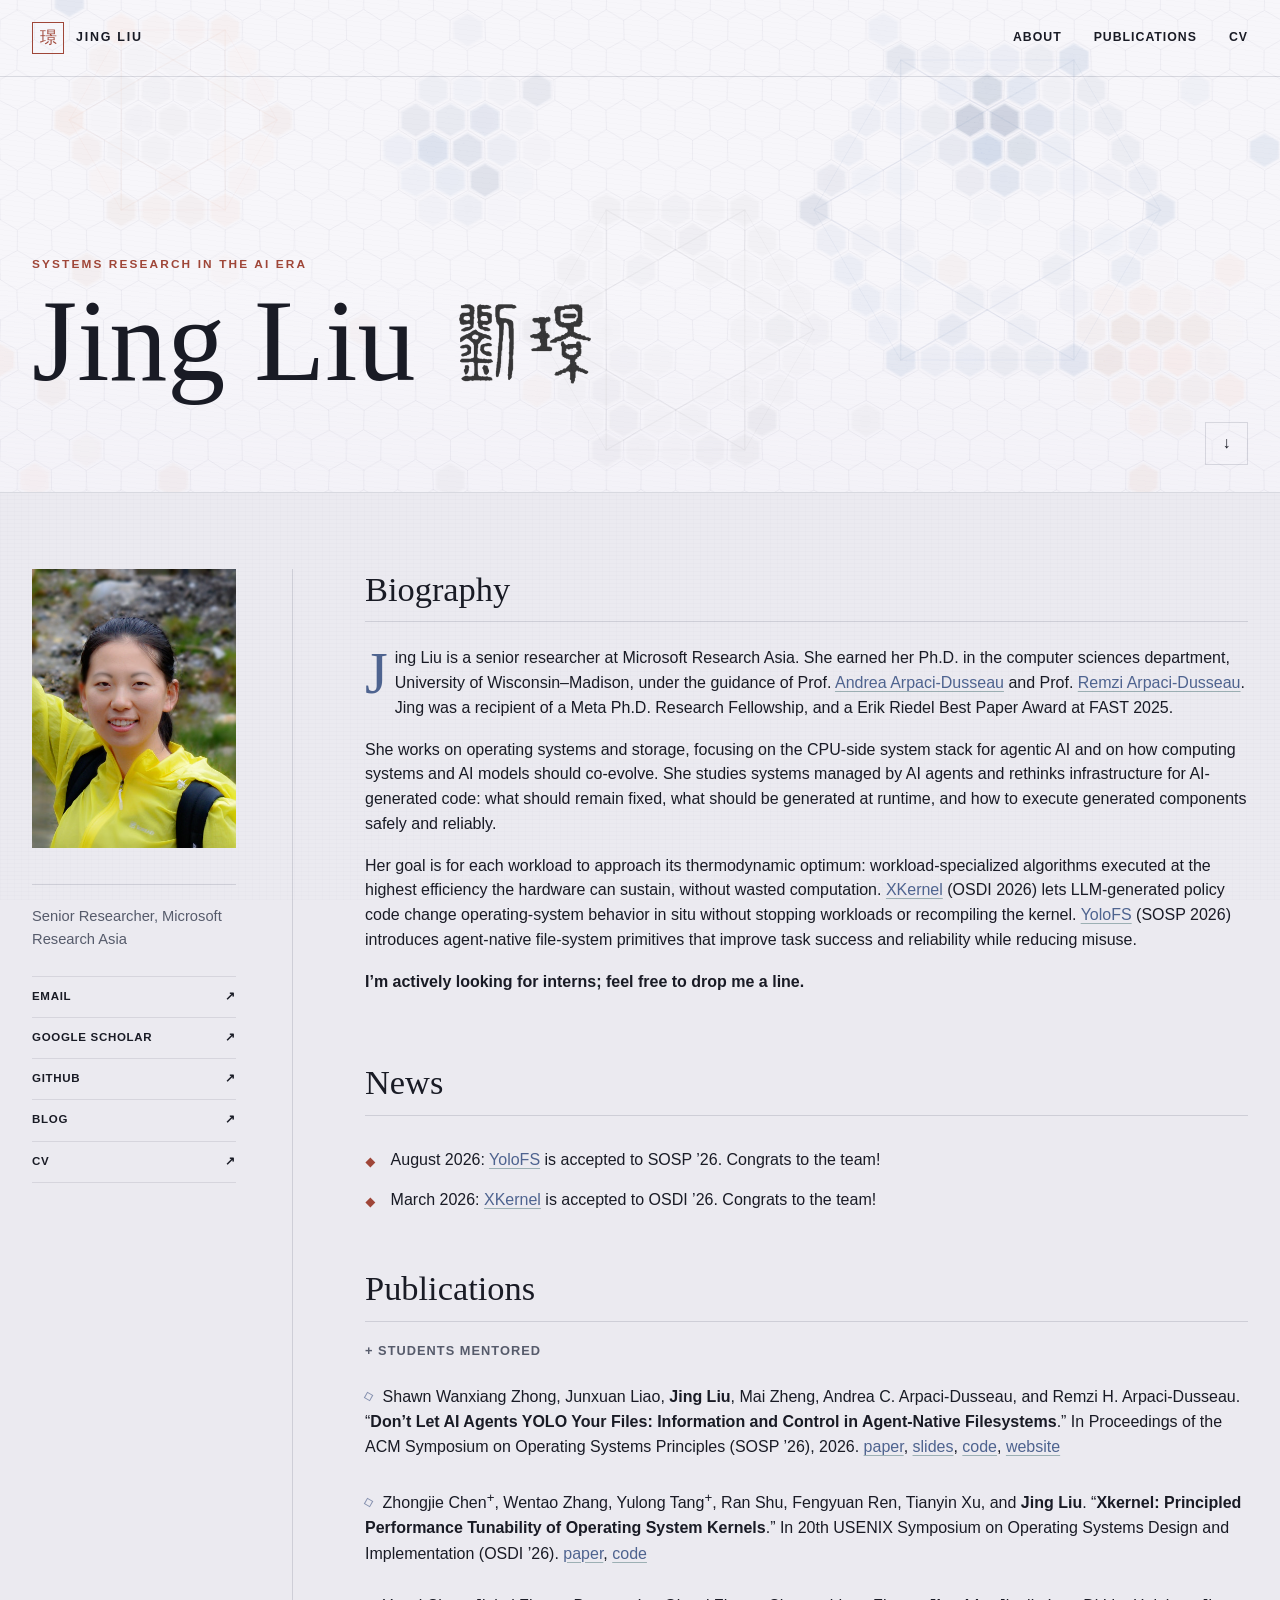
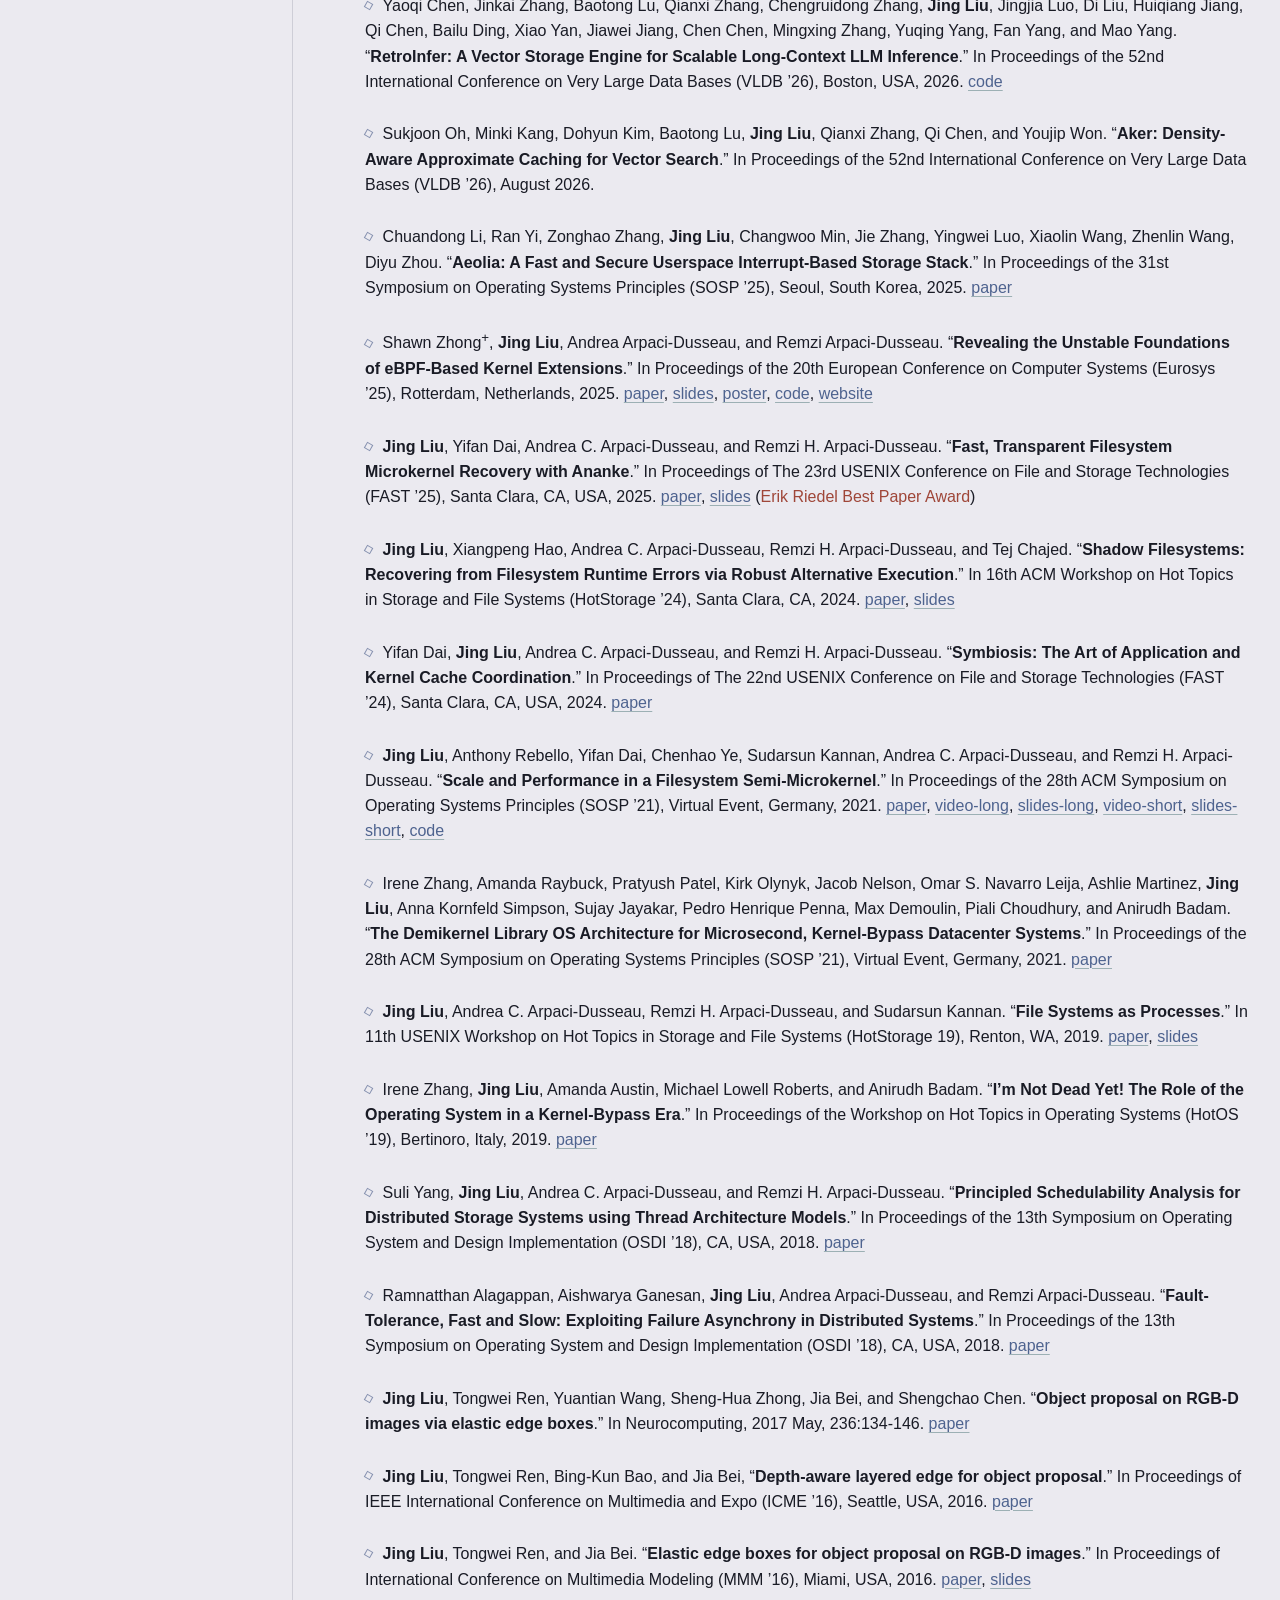
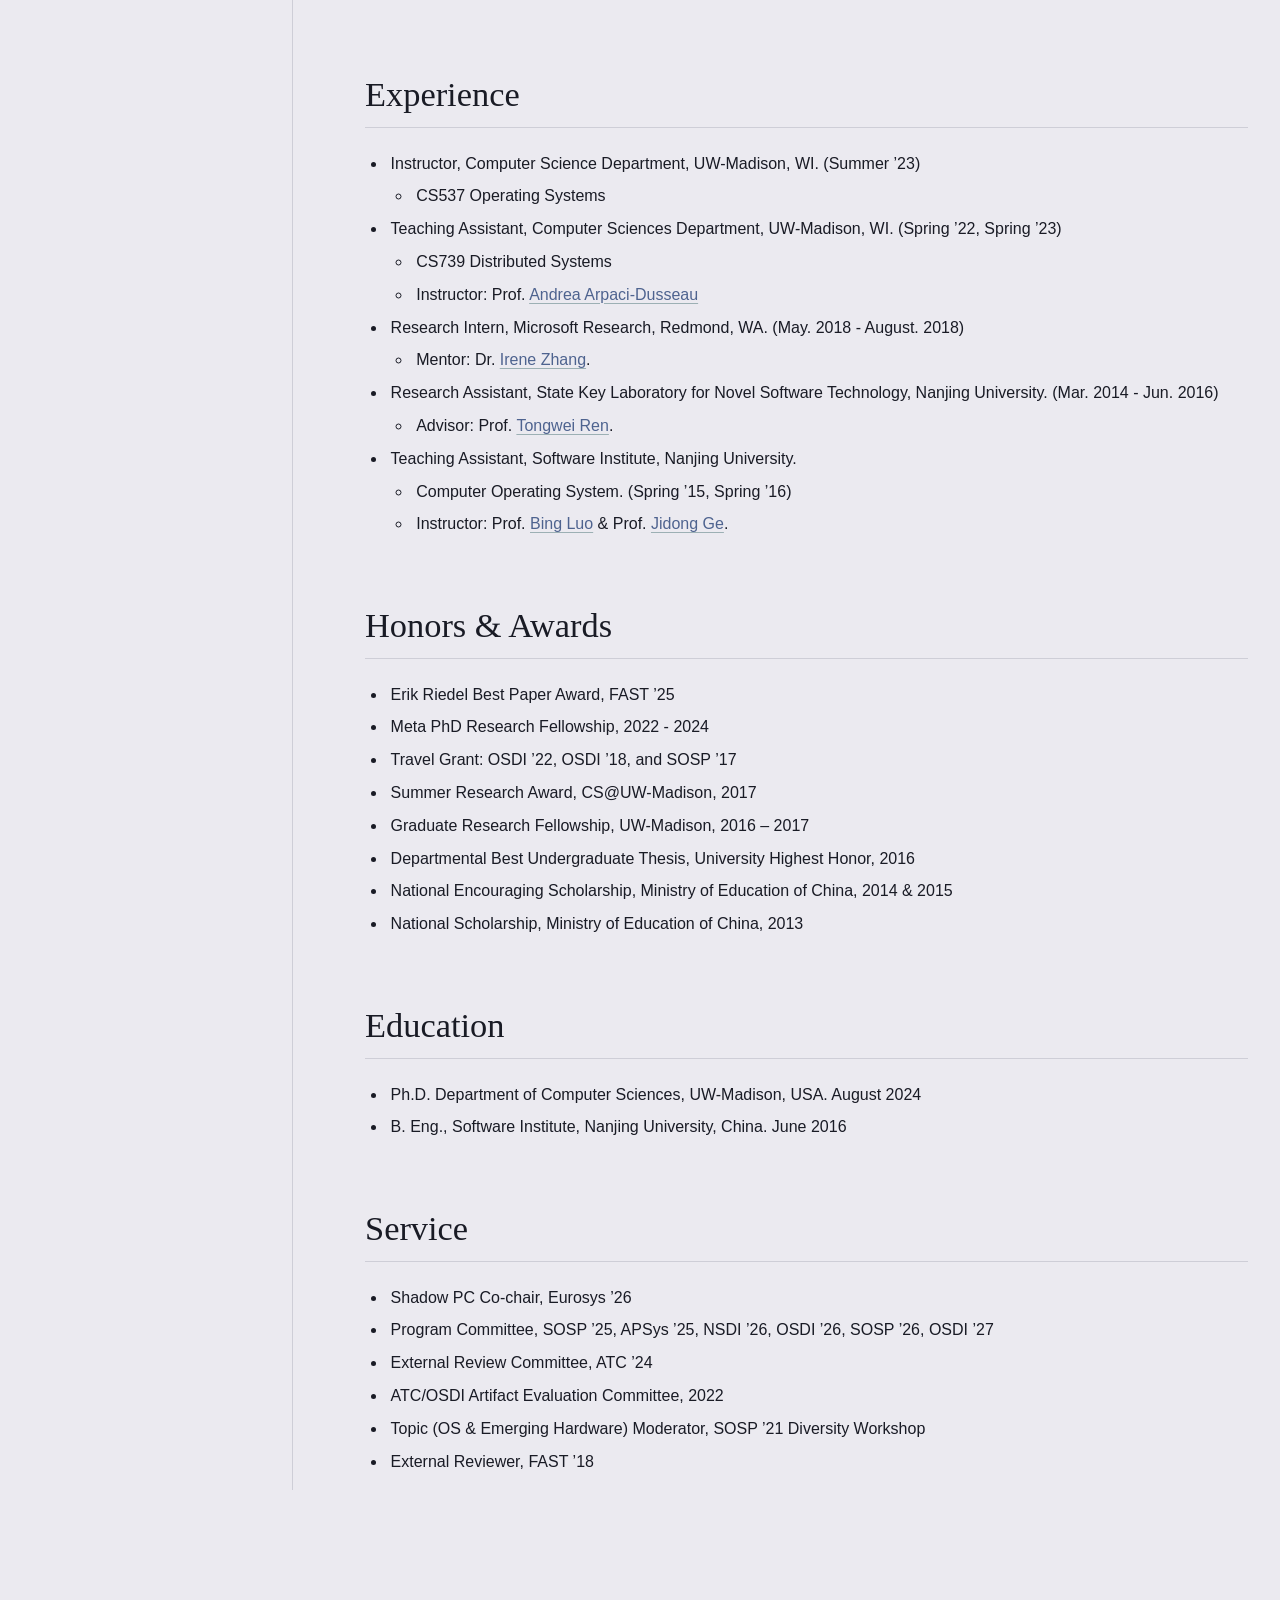
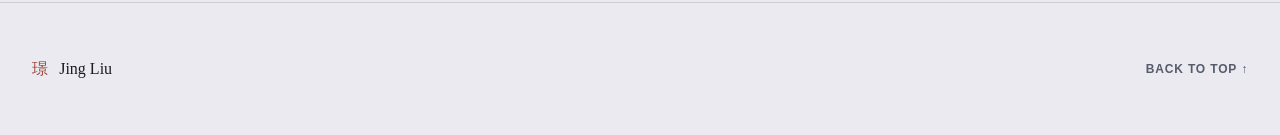
==== index.html @ 244ef358 "Update YoloFS publication links Co-authored-by: Copilot <223556219+Copilot@users.noreply.github.com>" ====
<!DOCTYPE html>
<html lang="en-us">
  <head>
	<meta name="generator" content="Hugo 0.157.0">
    <meta charset="utf-8">
    <meta name="viewport" content="width=device-width, initial-scale=1">
    <meta name="theme-color" content="#f2f0e9">
    <meta name="description" content="Jing Liu - Homepage">
    <title>Jing Liu - Homepage</title>
    <link rel="stylesheet" href="/css/style.css">
    <link rel="stylesheet" href="/css/fonts.css">
    
  </head>

  <body id="top" class="home">
    <a class="skip-link" href="#content">Skip to content</a>
    <nav class="site-nav" aria-label="Primary navigation">
      <div class="nav-inner">
        <a class="wordmark" href="/" aria-label="Jing Liu, home">
          <span class="nav-seal" aria-hidden="true">璟</span>
          <span>Jing Liu</span>
        </a>
        <div class="nav-links">
          <a href="#biography">About</a>
          <a href="#publications">Publications</a>
          <a href="/files/cv.pdf">CV</a>
        </div>
      </div>
    </nav>

<header class="hero" data-ink-hero>
  <canvas class="hero-canvas" data-ink-canvas aria-hidden="true"></canvas>
  <div class="hero-grain" aria-hidden="true"></div>
  <div class="hero-inner">
    <div class="hero-copy">
      <p class="hero-kicker">Systems research in the AI era</p>
      <div class="hero-title-row">
        <h1>Jing Liu</h1>
        <img class="hero-name-mark" src="/images/name-font-removebg.png" alt="" aria-hidden="true">
      </div>
    </div>
  </div>

  <a class="hero-scroll" href="#biography" aria-label="Continue to biography">
    <span aria-hidden="true">&#8595;</span>
  </a>
</header>

<main id="content" class="content-shell">
  <aside class="profile-column" aria-label="Profile and contact information">
    <figure class="profile-portrait">
      <img src="/images/profile.png" alt="Portrait of Jing Liu">
    </figure>
    <div class="profile-details">
      <p class="profile-role">Senior Researcher, Microsoft Research Asia</p>
      <nav class="profile-links" aria-label="Profile links">
        <a href="mailto:jingliu3@microsoft.com"><span>Email</span><span aria-hidden="true">&#8599;</span></a>
        <a href="https://scholar.google.com/citations?user=C8S1isYAAAAJ&amp;hl=en"><span>Google Scholar</span><span aria-hidden="true">&#8599;</span></a>
        <a href="https://github.com/jingliu9"><span>GitHub</span><span aria-hidden="true">&#8599;</span></a>
        <a href="https://jingliu.me/"><span>Blog</span><span aria-hidden="true">&#8599;</span></a>
        <a href="/files/cv.pdf"><span>CV</span><span aria-hidden="true">&#8599;</span></a>
      </nav>
    </div>
  </aside>
  <div class="content-column">
    <h2 id="biography">Biography</h2>
<p>Jing Liu is a senior researcher at Microsoft Research Asia. She earned her
Ph.D. in the computer sciences department, University of Wisconsin&ndash;Madison,
under the guidance of Prof. <a href="http://www.cs.wisc.edu/~dusseau/">Andrea Arpaci-Dusseau</a> and Prof. <a href="http://www.cs.wisc.edu/~remzi/">Remzi Arpaci-Dusseau</a>. Jing was a recipient of a Meta Ph.D. Research Fellowship, and a Erik Riedel Best Paper Award at FAST 2025.</p>
<p>She works on operating systems and storage, focusing on the CPU-side system stack for agentic AI and on how computing systems and AI models should co-evolve. She studies systems managed by AI agents and rethinks infrastructure for AI-generated code: what should remain fixed, what should be generated at runtime, and how to execute generated components safely and reliably.</p>
<p>Her goal is for each workload to approach its thermodynamic optimum: workload-specialized algorithms executed at the highest efficiency the hardware can sustain, without wasted computation. <a href="https://www.usenix.org/system/files/osdi26-chen-zhongjie.pdf">XKernel</a> (OSDI 2026) lets LLM-generated policy code change operating-system behavior in situ without stopping workloads or recompiling the kernel. <a href="https://yolofs.github.io/">YoloFS</a> (SOSP 2026) introduces agent-native file-system primitives that improve task success and reliability while reducing misuse.</p>
<p><strong>I&rsquo;m actively looking for interns; feel free to drop me a line.</strong></p>
<h2 id="news">News</h2>
<ul>
<li>August 2026: <a href="https://yolofs.github.io/">YoloFS</a> is accepted to SOSP ’26. Congrats to the team!</li>
<li>March 2026: <a href="https://www.usenix.org/system/files/osdi26-chen-zhongjie.pdf">XKernel</a> is accepted to OSDI ’26. Congrats to the team!</li>
</ul>
<h2 id="publications">Publications</h2>
<p>+ Students mentored</p>
<ul>
<li>Shawn Wanxiang Zhong, Junxuan Liao, <strong>Jing Liu</strong>, Mai Zheng, Andrea C. Arpaci-Dusseau, and Remzi H. Arpaci-Dusseau.
&ldquo;<strong>Don&rsquo;t Let AI Agents YOLO Your Files: Information and Control in Agent-Native Filesystems</strong>.&rdquo; In Proceedings of the ACM Symposium on Operating Systems Principles (SOSP ’26), 2026. <a href="https://dl.acm.org/doi/10.1145/3830418.3843858">paper</a>, <a href="https://yolofs.github.io/slides.pdf">slides</a>, <a href="https://github.com/YoloFS/YoloFS">code</a>, <a href="https://yolofs.github.io/">website</a></li>
<li>Zhongjie Chen<sup>+</sup>, Wentao Zhang, Yulong Tang<sup>+</sup>, Ran Shu, Fengyuan Ren, Tianyin Xu, and <strong>Jing Liu</strong>.
&ldquo;<strong>Xkernel: Principled Performance Tunability of Operating System Kernels</strong>.&rdquo; In 20th USENIX Symposium on Operating Systems Design and Implementation (OSDI ’26). <a href="https://www.usenix.org/system/files/osdi26-chen-zhongjie.pdf">paper</a>, <a href="https://github.com/xkernel-org/Xkernel">code</a></li>
<li>Yaoqi Chen, Jinkai Zhang, Baotong Lu, Qianxi Zhang, Chengruidong Zhang, <strong>Jing Liu</strong>, Jingjia Luo, Di Liu, Huiqiang Jiang, Qi Chen, Bailu Ding, Xiao Yan, Jiawei Jiang, Chen Chen, Mingxing Zhang, Yuqing Yang, Fan Yang, and Mao Yang.
&ldquo;<strong>RetroInfer: A Vector Storage Engine for Scalable Long-Context LLM Inference</strong>.&rdquo;
In Proceedings of the 52nd International Conference on Very Large Data Bases
(VLDB ’26), Boston, USA, 2026. <a href="https://github.com/microsoft/retrievalattention">code</a></li>
<li>Sukjoon Oh, Minki Kang, Dohyun Kim, Baotong Lu, <strong>Jing Liu</strong>, Qianxi Zhang, Qi Chen, and Youjip Won.
&ldquo;<strong>Aker: Density-Aware Approximate Caching for Vector Search</strong>.&rdquo;
In Proceedings of the 52nd International Conference on Very Large Data Bases
(VLDB ’26), August 2026.</li>
<li>Chuandong Li, Ran Yi, Zonghao Zhang, <strong>Jing Liu</strong>, Changwoo Min, Jie Zhang, Yingwei Luo, Xiaolin Wang, Zhenlin Wang, Diyu Zhou. &ldquo;<strong>Aeolia: A Fast and Secure Userspace Interrupt-Based Storage Stack</strong>.&rdquo; In Proceedings of the 31st Symposium on Operating Systems Principles (SOSP ’25), Seoul, South Korea, 2025. <a href="https://dl.acm.org/doi/10.1145/3731569.3764816">paper</a></li>
<li>Shawn Zhong<sup>+</sup>, <strong>Jing Liu</strong>, Andrea Arpaci-Dusseau, and Remzi Arpaci-Dusseau. &ldquo;<strong>Revealing the Unstable Foundations of eBPF-Based Kernel Extensions</strong>.&rdquo; In Proceedings of the 20th European Conference on Computer Systems (Eurosys ’25), Rotterdam, Netherlands, 2025. <a href="https://depsurf.github.io/assets/paper.pdf">paper</a>, <a href="https://depsurf.github.io/assets/slides.pdf">slides</a>, <a href="https://depsurf.github.io/assets/poster.pdf">poster</a>, <a href="https://github.com/ShawnZhong/DepSurf">code</a>, <a href="https://depsurf.github.io/">website</a></li>
<li><strong>Jing Liu</strong>, Yifan Dai, Andrea C. Arpaci-Dusseau, and Remzi H. Arpaci-Dusseau. &ldquo;<strong>Fast, Transparent Filesystem Microkernel Recovery with Ananke</strong>.&rdquo;
In Proceedings of The 23rd USENIX Conference on File and Storage Technologies (FAST ’25), Santa Clara, CA, USA, 2025.
<a href="https://www.usenix.org/system/files/fast25-liu-jing.pdf">paper</a>, <a href="https://www.usenix.org/system/files/fast25_slides-liu-jing.pdf">slides</a> (<span style="color: #ff5273">Erik Riedel Best Paper Award</span>)</li>
<li><strong>Jing Liu</strong>, Xiangpeng Hao, Andrea C. Arpaci-Dusseau, Remzi H. Arpaci-Dusseau, and Tej Chajed. &ldquo;<strong>Shadow Filesystems: Recovering from Filesystem Runtime Errors via Robust Alternative Execution</strong>.&rdquo;
In 16th ACM Workshop on Hot Topics in Storage and File Systems (HotStorage ’24), Santa Clara, CA, 2024.
<a href="files/hotstor24-shadow.pdf">paper</a>, <a href="files/hotstor24-shadow-sld.pdf">slides</a></li>
<li>Yifan Dai, <strong>Jing Liu</strong>, Andrea C. Arpaci-Dusseau, and Remzi H. Arpaci-Dusseau. &ldquo;<strong>Symbiosis: The Art of Application and Kernel Cache Coordination</strong>.&rdquo; In Proceedings of The 22nd USENIX Conference on File and Storage Technologies (FAST ’24), Santa Clara, CA, USA, 2024. <a href="https://pages.cs.wisc.edu/~yifann/Symbiosis-fast24.pdf">paper</a></li>
<li><strong>Jing Liu</strong>, Anthony Rebello, Yifan Dai, Chenhao Ye, Sudarsun Kannan, Andrea C. Arpaci-Dusseau, and Remzi H. Arpaci-Dusseau. &ldquo;<strong>Scale and Performance in a Filesystem Semi-Microkernel</strong>.&rdquo; In Proceedings of the 28th ACM Symposium on Operating Systems Principles (SOSP ’21), Virtual Event, Germany, 2021.
<a href="https://dl.acm.org/doi/10.1145/3477132.3483581">paper</a>, <a href="https://youtu.be/7tO2XqWq3kc">video-long</a>, <a href="https://research.cs.wisc.edu/adsl/Publications/ufs-slide-long.pdf">slides-long</a>, <a href="https://youtu.be/J7Ou48NKUis">video-short</a>, <a href="https://research.cs.wisc.edu/adsl/Publications/ufs-slide-short.pdf">slides-short</a>, <a href="https://research.cs.wisc.edu/adsl/Software/uFS">code</a></li>
<li>Irene Zhang, Amanda Raybuck, Pratyush Patel, Kirk Olynyk, Jacob Nelson, Omar S. Navarro Leija, Ashlie Martinez, <strong>Jing Liu</strong>, Anna Kornfeld Simpson, Sujay Jayakar, Pedro Henrique Penna, Max Demoulin, Piali Choudhury, and Anirudh Badam. &ldquo;<strong>The Demikernel Library OS Architecture for Microsecond, Kernel-Bypass Datacenter Systems</strong>.&rdquo; In Proceedings of the 28th ACM Symposium on Operating Systems Principles (SOSP ’21), Virtual Event, Germany, 2021. <a href="https://dl.acm.org/doi/10.1145/3477132.3483569">paper</a></li>
<li><strong>Jing Liu</strong>, Andrea C. Arpaci-Dusseau, Remzi H. Arpaci-Dusseau, and Sudarsun Kannan. &ldquo;<strong>File Systems as Processes</strong>.&rdquo;
In 11th USENIX Workshop on Hot Topics in Storage and File Systems (HotStorage 19), Renton, WA, 2019.
<a href="https://www.usenix.org/system/files/hotstorage19-paper-liu_0.pdf">paper</a>, <a href="files/hotstor19_fsproc_jliu.pdf">slides</a></li>
<li>Irene Zhang, <strong>Jing Liu</strong>, Amanda Austin, Michael Lowell Roberts, and Anirudh Badam. &ldquo;<strong>I&rsquo;m Not Dead Yet! The Role of the Operating System in a Kernel-Bypass Era</strong>.&rdquo; In Proceedings of the Workshop on Hot Topics in Operating Systems (HotOS ’19), Bertinoro, Italy, 2019. <a href="https://dl.acm.org/citation.cfm?id=3321422">paper</a></li>
<li>Suli Yang, <strong>Jing Liu</strong>, Andrea C. Arpaci-Dusseau, and Remzi H. Arpaci-Dusseau. &ldquo;<strong>Principled Schedulability Analysis for Distributed Storage Systems using Thread Architecture Models</strong>.&rdquo; In Proceedings of the 13th Symposium on Operating System and Design Implementation (OSDI ’18), CA, USA, 2018. <a href="http://research.cs.wisc.edu/wind/Publications/osdi18-tam.pdf">paper</a></li>
<li>Ramnatthan Alagappan, Aishwarya Ganesan, <strong>Jing Liu</strong>, Andrea Arpaci-Dusseau, and Remzi Arpaci-Dusseau. &ldquo;<strong>Fault-Tolerance, Fast and Slow: Exploiting Failure Asynchrony in Distributed Systems</strong>.&rdquo; In Proceedings of the 13th Symposium on Operating System and Design Implementation (OSDI ’18), CA, USA, 2018. <a href="http://research.cs.wisc.edu/wind/Publications/osdi18-fastslow.pdf">paper</a></li>
<li><strong>Jing Liu</strong>, Tongwei Ren, Yuantian Wang, Sheng-Hua Zhong, Jia Bei, and Shengchao Chen. &ldquo;<strong>Object proposal on RGB-D images via elastic edge boxes</strong>.&rdquo; In Neurocomputing, 2017 May, 236:134-146. <a href="files/neucom17-liuj.pdf">paper</a></li>
<li><strong>Jing Liu</strong>, Tongwei Ren, Bing-Kun Bao, and Jia Bei, &ldquo;<strong>Depth-aware layered edge for object proposal</strong>.&rdquo; In Proceedings of IEEE International Conference on Multimedia and Expo (ICME ’16), Seattle, USA, 2016. <a href="files/icme16-liuj.pdf">paper</a></li>
<li><strong>Jing Liu</strong>, Tongwei Ren, and Jia Bei. &ldquo;<strong>Elastic edge boxes for object proposal on RGB-D images</strong>.&rdquo; In Proceedings of International Conference on Multimedia Modeling (MMM ’16), Miami, USA, 2016. <a href="files/mmm16-liuj.pdf">paper</a>, <a href="files/mmm16-liuj_sld.pdf">slides</a></li>
</ul>
<h2 id="experience">Experience</h2>
<ul>
<li>Instructor, Computer Science Department, UW-Madison, WI. (Summer ’23)
<ul>
<li>CS537 Operating Systems</li>
</ul>
</li>
<li>Teaching Assistant, Computer Sciences Department, UW-Madison, WI. (Spring ’22, Spring ’23)
<ul>
<li>CS739 Distributed Systems</li>
<li>Instructor: Prof. <a href="http://www.cs.wisc.edu/~dusseau/">Andrea Arpaci-Dusseau</a></li>
</ul>
</li>
<li>Research Intern, Microsoft Research, Redmond, WA. (May. 2018 - August. 2018)
<ul>
<li>Mentor:  Dr. <a href="http://irenezhang.net/">Irene Zhang</a>.</li>
</ul>
</li>
<li>Research Assistant, State Key Laboratory for Novel Software Technology, Nanjing University. (Mar. 2014 - Jun. 2016)
<ul>
<li>Advisor: Prof. <a href="http://software.nju.edu.cn/rentw/">Tongwei Ren</a>.</li>
</ul>
</li>
<li>Teaching Assistant, Software Institute, Nanjing University.
<ul>
<li>Computer Operating System. (Spring ’15, Spring ’16)</li>
<li>Instructor: Prof. <a href="http://software.nju.edu.cn/luobin/">Bing Luo</a> &amp; Prof. <a href="http://software.nju.edu.cn/gjd/">Jidong Ge</a>.</li>
</ul>
</li>
</ul>
<h2 id="honors--awards">Honors &amp; Awards</h2>
<ul>
<li>Erik Riedel Best Paper Award, FAST ’25</li>
<li>Meta PhD Research Fellowship, 2022 - 2024</li>
<li>Travel Grant: OSDI ’22, OSDI ’18, and SOSP ’17</li>
<li>Summer Research Award, CS@UW-Madison, 2017</li>
<li>Graduate Research Fellowship, UW-Madison, 2016 &ndash; 2017</li>
<li>Departmental Best Undergraduate Thesis, University Highest Honor, 2016</li>
<li>National Encouraging Scholarship, Ministry of Education of China, 2014 &amp; 2015</li>
<li>National Scholarship, Ministry of Education of China, 2013</li>
</ul>
<h2 id="education">Education</h2>
<ul>
<li>Ph.D. Department of Computer Sciences, UW-Madison, USA. August 2024</li>
<li>B. Eng., Software Institute, Nanjing University, China. June 2016</li>
</ul>
<h2 id="service">Service</h2>
<ul>
<li>Shadow PC Co-chair, Eurosys ’26</li>
<li>Program Committee, SOSP ’25, APSys ’25, NSDI ’26, OSDI ’26, SOSP ’26, OSDI ’27</li>
<li>External Review Committee, ATC ’24</li>
<li>ATC/OSDI Artifact Evaluation Committee, 2022</li>
<li>Topic (OS &amp; Emerging Hardware) Moderator, SOSP ’21 Diversity Workshop</li>
<li>External Reviewer, FAST ’18</li>
</ul>

  </div>
</main>

  <footer class="site-footer">
    <div class="footer-inner">
      <p><span aria-hidden="true">璟</span> Jing Liu</p>
      <nav aria-label="Footer navigation">
        <a href="#top">Back to top <span aria-hidden="true">&#8593;</span></a>
      </nav>
    </div>
  </footer>
  <script defer src="//yihui.org/js/math-code.js"></script>
<script defer src="//mathjax.rstudio.com/latest/MathJax.js?config=TeX-MML-AM_CHTML"></script>

<script defer src="//yihui.org/js/center-img.js"></script>

  <script src="/js/ink-grid.js" defer></script>
  </body>
</html>
---- css/style.css ----
:root {
  --paper: #ebeaf0;
  --paper-light: #f7f6fa;
  --ink: #191b25;
  --ink-soft: #565b6b;
  --ink-faint: rgba(45, 49, 76, 0.11);
  --mineral: #4e638f;
  --mineral-light: #8792b0;
  --cinnabar: #9f4638;
  --line: rgba(57, 61, 91, 0.16);
  --page-width: 1240px;
  --text-width: 900px;
}

*,
*::before,
*::after {
  box-sizing: border-box;
}

html {
  scroll-behavior: smooth;
  scroll-padding-top: 6rem;
}

body {
  margin: 0;
  background-color: var(--paper);
  color: var(--ink);
  font-size: 16px;
  line-height: 1.55;
  text-rendering: optimizeLegibility;
  -webkit-font-smoothing: antialiased;
}

body::before {
  position: fixed;
  z-index: -1;
  inset: 0;
  background-image:
    repeating-linear-gradient(0deg, rgba(62, 66, 98, 0.014) 0 1px, transparent 1px 4px),
    repeating-linear-gradient(90deg, rgba(62, 66, 98, 0.01) 0 1px, transparent 1px 7px);
  content: "";
  pointer-events: none;
}

::selection {
  background: rgba(78, 99, 143, 0.18);
}

a {
  color: var(--mineral);
  text-decoration-color: rgba(49, 95, 99, 0.42);
  text-decoration-thickness: 1px;
  text-underline-offset: 0.18em;
}

a:hover {
  color: var(--cinnabar);
  text-decoration-color: currentColor;
}

img,
iframe,
video {
  max-width: 100%;
}

.skip-link {
  position: fixed;
  z-index: 100;
  top: 0.75rem;
  left: 0.75rem;
  padding: 0.55rem 0.8rem;
  background: var(--ink);
  color: var(--paper-light);
  transform: translateY(-180%);
  transition: transform 160ms ease;
}

.skip-link:focus {
  transform: translateY(0);
}

.site-nav {
  position: relative;
  z-index: 20;
  border-bottom: 1px solid var(--line);
}

.home .site-nav {
  position: absolute;
  top: 0;
  right: 0;
  left: 0;
}

.nav-inner {
  display: flex;
  width: min(calc(100% - 4rem), var(--page-width));
  min-height: 76px;
  align-items: center;
  justify-content: space-between;
  margin: 0 auto;
}

.wordmark {
  display: inline-flex;
  align-items: center;
  gap: 0.75rem;
  color: var(--ink);
  font-size: 0.78rem;
  font-weight: 650;
  letter-spacing: 0.14em;
  text-decoration: none;
  text-transform: uppercase;
}

.nav-seal {
  display: grid;
  width: 2rem;
  height: 2rem;
  place-items: center;
  border: 1px solid var(--cinnabar);
  color: var(--cinnabar);
  font-family: "Songti SC", STSong, serif;
  font-size: 1.05rem;
  font-weight: 400;
  letter-spacing: 0;
}

.nav-links {
  display: flex;
  align-items: center;
  gap: 2rem;
}

.nav-links a {
  color: var(--ink);
  font-size: 0.77rem;
  font-weight: 600;
  letter-spacing: 0.08em;
  text-decoration: none;
  text-transform: uppercase;
}

.nav-links a:hover {
  color: var(--cinnabar);
}

.hero {
  position: relative;
  display: grid;
  min-height: min(54.6667svh, 546.667px);
  overflow: hidden;
  border-bottom: 1px solid var(--line);
  background: var(--paper-light);
  cursor: crosshair;
  isolation: isolate;
}

.hero-canvas,
.hero-grid-canvas,
.hero-grain {
  position: absolute;
  inset: 0;
  width: 100%;
  height: 100%;
}

.hero-canvas {
  z-index: -3;
  pointer-events: none;
}

.hero-grid-canvas {
  z-index: -4;
  pointer-events: none;
}

.hero-grain {
  z-index: -2;
  background-image:
    repeating-linear-gradient(7deg, rgba(55, 59, 91, 0.018) 0 1px, transparent 1px 5px),
    linear-gradient(to bottom, transparent 56%, var(--paper-light) 100%);
  mix-blend-mode: multiply;
  opacity: 0.45;
  pointer-events: none;
}

.hero-inner {
  display: flex;
  width: min(calc(100% - 4rem), var(--page-width));
  min-height: inherit;
  align-items: end;
  margin: 0 auto;
  padding: 9.5rem 0 6.25rem;
}

.hero-copy {
  position: relative;
  z-index: 2;
  max-width: 780px;
}

.hero-kicker {
  margin: 0 0 1.2rem;
  color: var(--cinnabar);
  font-size: 0.74rem;
  font-weight: 650;
  letter-spacing: 0.18em;
  text-transform: uppercase;
}

.hero-title-row {
  display: flex;
  align-items: center;
  gap: 2.25rem;
}

.hero h1 {
  margin: 0;
  color: var(--ink);
  font-size: 7.25rem;
  font-weight: 400;
  letter-spacing: 0;
  line-height: 0.86;
}

.hero-name-mark {
  width: 9rem;
  height: auto;
  opacity: 0.78;
}

.hero-scroll {
  position: absolute;
  right: max(2rem, calc((100% - var(--page-width)) / 2));
  bottom: 1.7rem;
  display: grid;
  width: 2.7rem;
  height: 2.7rem;
  place-items: center;
  border: 1px solid var(--line);
  color: var(--ink);
  font-size: 1rem;
  text-decoration: none;
  transition: border-color 180ms ease, color 180ms ease, transform 180ms ease;
}

.hero-scroll:hover {
  border-color: var(--cinnabar);
  color: var(--cinnabar);
  transform: translateY(3px);
}

.content-shell {
  display: grid;
  width: min(calc(100% - 4rem), var(--page-width));
  grid-template-columns: 260px minmax(0, 1fr);
  align-items: start;
  margin: 0 auto;
  padding: 4.75rem 0 7rem;
}

.profile-column {
  padding-right: 3.5rem;
}

.profile-portrait {
  margin: 0 0 2.25rem;
}

.profile-portrait img {
  display: block;
  width: 100%;
  height: auto;
}

.profile-details {
  padding-top: 1.25rem;
  border-top: 1px solid var(--line);
}

.profile-role {
  margin: 0 0 1.5rem;
  color: var(--ink-soft);
  font-size: 0.92rem;
  line-height: 1.6;
}

.profile-links {
  display: flex;
  border-top: 1px solid var(--ink-faint);
  flex-direction: column;
}

.profile-links a {
  display: flex;
  align-items: center;
  justify-content: space-between;
  padding: 0.7rem 0;
  border-bottom: 1px solid var(--ink-faint);
  color: var(--ink);
  font-size: 0.72rem;
  font-weight: 600;
  letter-spacing: 0.06em;
  text-decoration: none;
  text-transform: uppercase;
}

.profile-links a:hover {
  color: var(--cinnabar);
}

.content-column {
  min-width: 0;
  max-width: calc(var(--text-width) + 4.5rem);
  padding-left: 4.5rem;
  border-left: 1px solid var(--line);
}

.content-column > h2 {
  margin: 4.25rem 0 1.5rem;
  padding-bottom: 0.7rem;
  border-bottom: 1px solid var(--line);
  font-size: 2.15rem;
  font-weight: 400;
  letter-spacing: 0;
  line-height: 1.2;
}

.content-column > h2:first-child {
  margin-top: 0;
}

.content-column p {
  margin: 0 0 1.05rem;
}

.content-column #biography + p::first-letter {
  float: left;
  margin: 0.08em 0.12em 0 0;
  color: var(--mineral);
  font-family: "Iowan Old Style", Baskerville, serif;
  font-size: 3.65em;
  line-height: 0.78;
}

.content-column strong {
  color: var(--ink);
  font-weight: 650;
}

.content-column span[style] {
  color: var(--cinnabar) !important;
}

.content-column ul {
  padding-left: 1.35rem;
}

.content-column li {
  margin: 0.5rem 0;
  padding-left: 0.25rem;
}

.content-column #news + ul,
.content-column #publications + p + ul {
  margin: 0;
  padding: 0;
  list-style: none;
}

.content-column #news + ul li {
  position: relative;
  margin: 0;
  padding: 0.48rem 0 0.48rem 1.6rem;
}

.content-column #news + ul li::before {
  position: absolute;
  top: 1.18rem;
  left: 0.1rem;
  width: 0.42rem;
  height: 0.42rem;
  background: var(--cinnabar);
  content: "";
  transform: rotate(45deg);
}

.content-column #publications + p {
  margin-bottom: 0.65rem;
  color: var(--ink-soft);
  font-size: 0.8rem;
  font-weight: 600;
  letter-spacing: 0.08em;
  text-transform: uppercase;
}

.content-column #publications + p + ul > li {
  margin: 0;
  padding: 0.8rem 0 0.9rem;
  line-height: 1.58;
}

.content-column #publications {
  margin-top: 3rem;
  margin-bottom: 1.2rem;
}

.content-column #publications + p + ul > li::before {
  display: inline-block;
  width: 0.45rem;
  height: 0.45rem;
  margin: 0 0.65rem 0.12rem 0;
  border: 1px solid var(--mineral-light);
  content: "";
  transform: rotate(30deg);
}

blockquote {
  margin: 2.5rem 0;
  padding: 0.2rem 0 0.2rem 1.5rem;
  border-left: 2px solid var(--cinnabar);
  color: var(--ink-soft);
}

pre {
  overflow-x: auto;
  padding: 1.2rem;
  border: 1px solid var(--line);
  background: rgba(255, 255, 255, 0.34);
}

code {
  font-size: 0.88em;
}

table {
  width: 100%;
  border-collapse: collapse;
}

th,
td {
  padding: 0.7rem;
  border-bottom: 1px solid var(--line);
  text-align: left;
}

.site-footer {
  border-top: 1px solid var(--line);
}

.footer-inner {
  display: flex;
  width: min(calc(100% - 4rem), var(--page-width));
  min-height: 132px;
  align-items: center;
  justify-content: space-between;
  margin: 0 auto;
}

.footer-inner p {
  margin: 0;
  font-family: "Iowan Old Style", Baskerville, serif;
}

.footer-inner p span {
  margin-right: 0.45rem;
  color: var(--cinnabar);
}

.footer-inner nav {
  display: flex;
  gap: 2rem;
}

.footer-inner a {
  color: var(--ink-soft);
  font-size: 0.75rem;
  font-weight: 600;
  letter-spacing: 0.07em;
  text-decoration: none;
  text-transform: uppercase;
}

.footer-inner a:hover {
  color: var(--cinnabar);
}

.page > h1,
.page > main,
.page > ul,
.page > p {
  width: min(calc(100% - 4rem), var(--text-width));
  margin-right: auto;
  margin-left: auto;
}

.page > h1 {
  margin-top: 6rem;
  font-size: 3rem;
  font-weight: 400;
}

.article-meta {
  width: min(calc(100% - 4rem), var(--text-width));
  margin: 5rem auto 3rem;
}

.article-meta h1,
.article-meta h2 {
  margin: 0.4rem 0;
  font-weight: 400;
}

@media (max-width: 900px) {
  .hero h1 {
    font-size: 5.4rem;
  }

  .hero-name-mark {
    width: 7.25rem;
  }

  .content-shell {
    grid-template-columns: 210px minmax(0, 1fr);
  }

  .profile-column {
    padding-right: 2.5rem;
  }

  .content-column {
    padding-left: 3rem;
  }
}

@media (max-width: 680px) {
  body {
    font-size: 16px;
  }

  .nav-inner,
  .hero-inner,
  .content-shell,
  .footer-inner {
    width: min(calc(100% - 2.25rem), var(--page-width));
  }

  .nav-inner {
    min-height: 66px;
  }

  .wordmark > span:last-child,
  .nav-links a:first-child {
    display: none;
  }

  .nav-links {
    gap: 1.25rem;
  }

  .hero {
    min-height: min(57.3333svh, 506.667px);
  }

  .hero-inner {
    padding: 7rem 0 5rem;
  }

  .hero-title-row {
    align-items: flex-end;
    gap: 1rem;
  }

  .hero h1 {
    font-size: 4.35rem;
  }

  .hero-name-mark {
    width: 5.3rem;
    margin-bottom: 0.2rem;
  }

  .hero-scroll {
    right: 1.125rem;
    bottom: 1.125rem;
  }

  .content-shell {
    grid-template-columns: minmax(0, 1fr);
    padding: 4rem 0 5.5rem;
  }

  .profile-column {
    display: grid;
    grid-template-columns: minmax(0, 1fr);
    gap: 1.75rem;
    padding: 0 0 3.5rem;
    border-bottom: 1px solid var(--line);
  }

  .profile-portrait {
    width: 150px;
    margin: 0;
  }

  .profile-details {
    padding-top: 0;
    border-top: 0;
  }

  .profile-role {
    margin-bottom: 1rem;
  }

  .content-column {
    max-width: none;
    padding: 3.5rem 0 0;
    border-left: 0;
  }

  .content-column > h2 {
    margin-top: 3.75rem;
    font-size: 1.8rem;
  }

  .footer-inner {
    min-height: 150px;
    align-items: flex-start;
    flex-direction: column;
    justify-content: center;
    gap: 1rem;
  }

  .footer-inner nav {
    gap: 1.2rem;
  }
}

@media (max-width: 390px) {
  .hero h1 {
    font-size: 3.75rem;
  }

  .hero-name-mark {
    width: 4.5rem;
  }
}

@media (prefers-reduced-motion: reduce) {
  html {
    scroll-behavior: auto;
  }

  *,
  *::before,
  *::after {
    scroll-behavior: auto !important;
    transition-duration: 0.01ms !important;
  }
}
---- css/fonts.css ----
body {
  font-family: Optima, Candara, Calibri, Arial, sans-serif;
}

h1,
h2,
h3,
.hero-role {
  font-family: "Iowan Old Style", Baskerville, "Songti SC", STSong, Georgia, serif;
}

code,
pre {
  font-family: "SFMono-Regular", Consolas, "Liberation Mono", monospace;
}
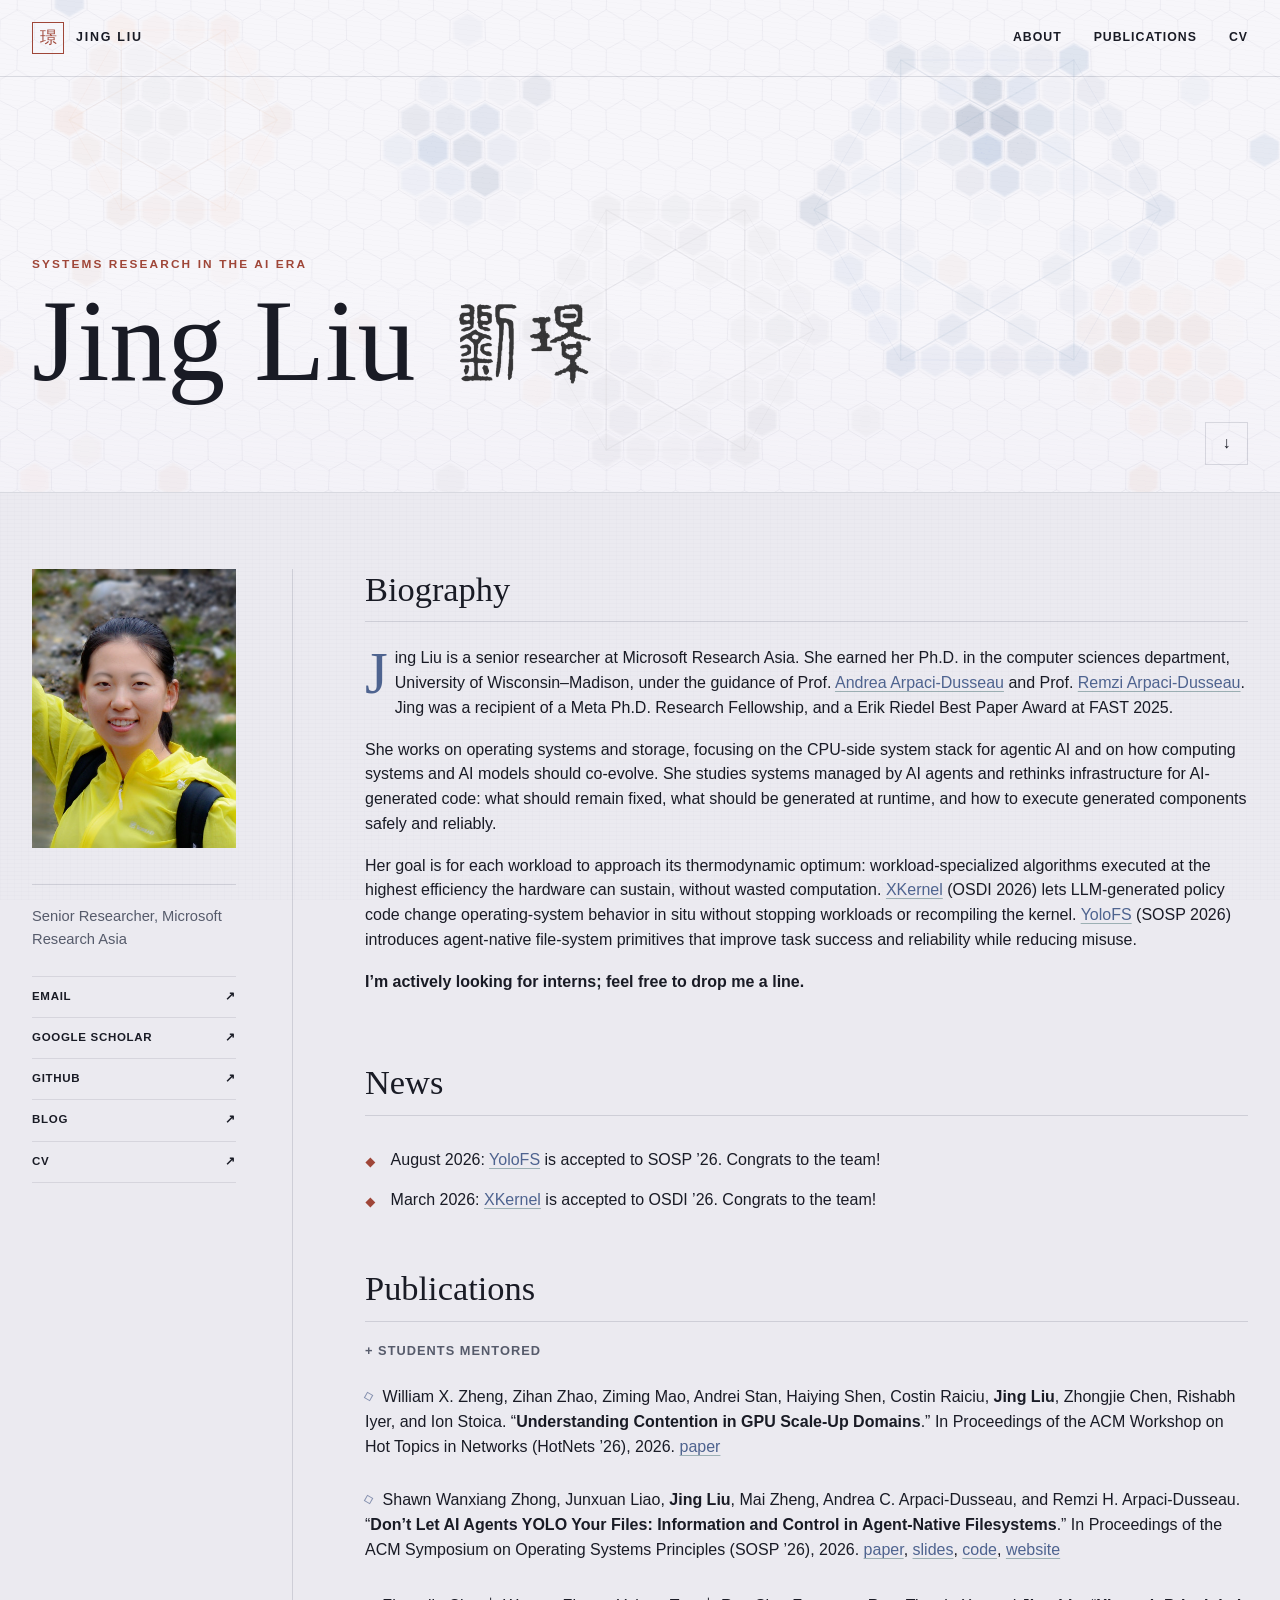
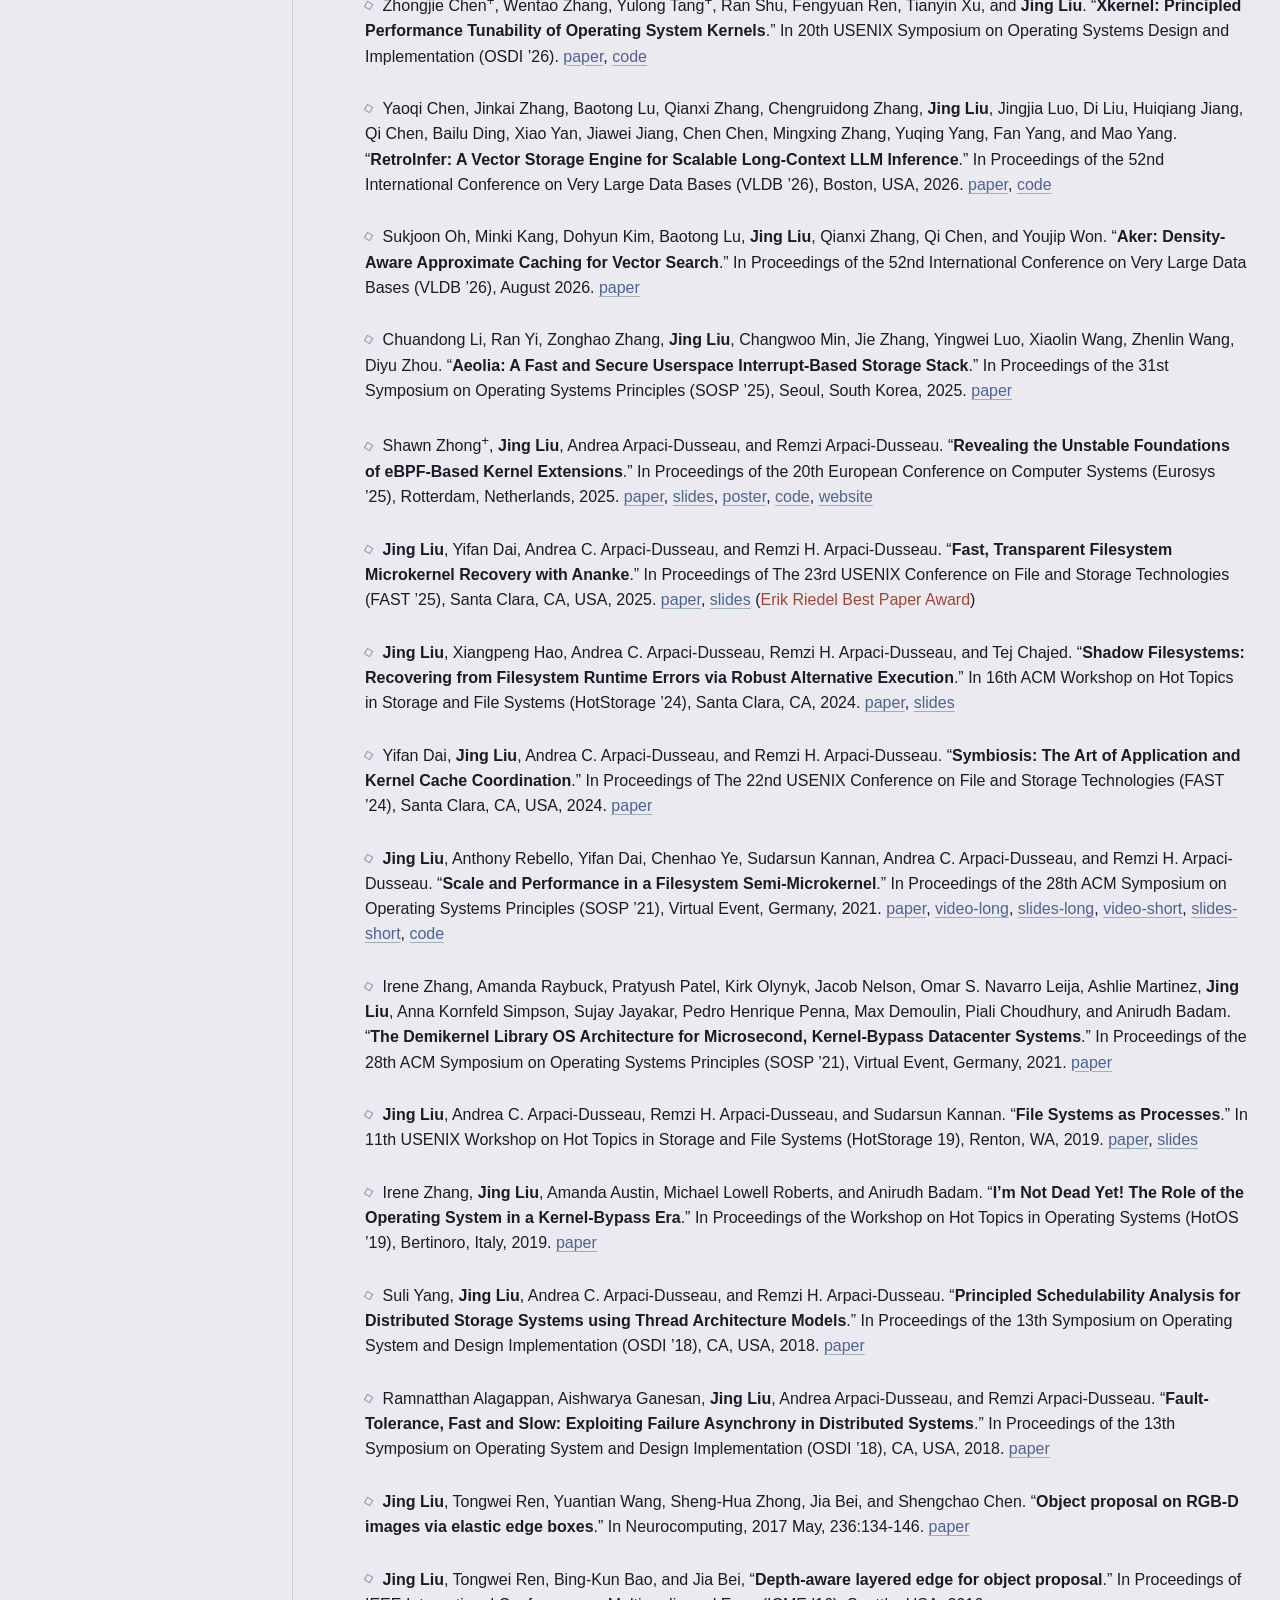
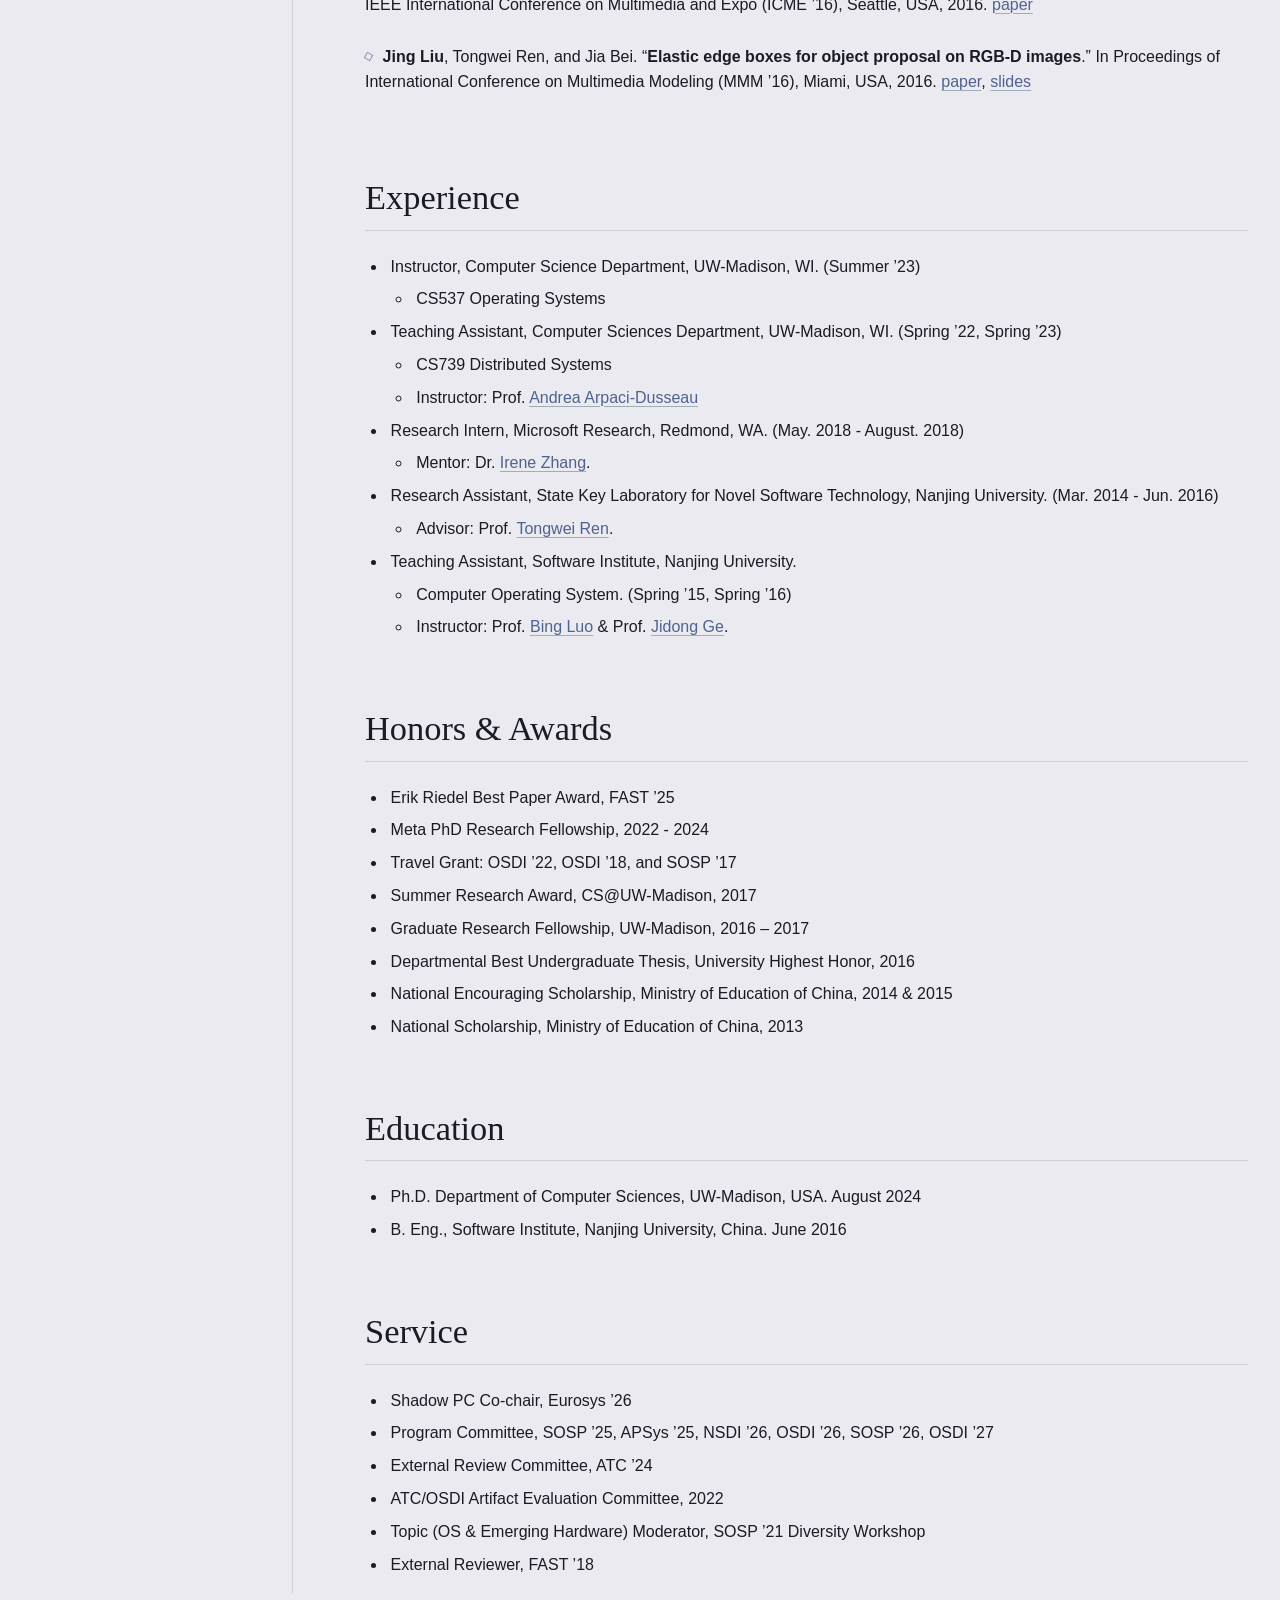
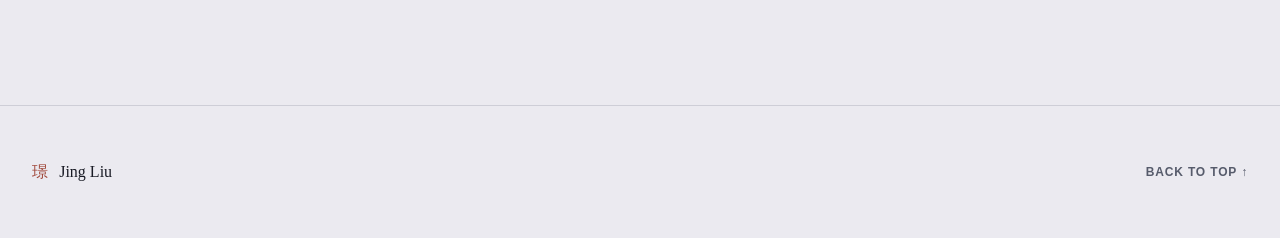
==== commit a26e15ac: "Update 2026 publications and paper links Co-authored-by: Copilot <223556219+Copilot@users.noreply.gi" ====
--- a/index.html
+++ b/index.html
@@ -78,6 +78,8 @@
 <h2 id="publications">Publications</h2>
 <p>+ Students mentored</p>
 <ul>
+<li>William X. Zheng, Zihan Zhao, Ziming Mao, Andrei Stan, Haiying Shen, Costin Raiciu, <strong>Jing Liu</strong>, Zhongjie Chen, Rishabh Iyer, and Ion Stoica.
+&ldquo;<strong>Understanding Contention in GPU Scale-Up Domains</strong>.&rdquo; In Proceedings of the ACM Workshop on Hot Topics in Networks (HotNets ’26), 2026. <a href="https://hotnets26.hotcrp.com/u/0/paper/216">paper</a></li>
 <li>Shawn Wanxiang Zhong, Junxuan Liao, <strong>Jing Liu</strong>, Mai Zheng, Andrea C. Arpaci-Dusseau, and Remzi H. Arpaci-Dusseau.
 &ldquo;<strong>Don&rsquo;t Let AI Agents YOLO Your Files: Information and Control in Agent-Native Filesystems</strong>.&rdquo; In Proceedings of the ACM Symposium on Operating Systems Principles (SOSP ’26), 2026. <a href="https://dl.acm.org/doi/10.1145/3830418.3843858">paper</a>, <a href="https://yolofs.github.io/slides.pdf">slides</a>, <a href="https://github.com/YoloFS/YoloFS">code</a>, <a href="https://yolofs.github.io/">website</a></li>
 <li>Zhongjie Chen<sup>+</sup>, Wentao Zhang, Yulong Tang<sup>+</sup>, Ran Shu, Fengyuan Ren, Tianyin Xu, and <strong>Jing Liu</strong>.
@@ -85,11 +87,11 @@
 <li>Yaoqi Chen, Jinkai Zhang, Baotong Lu, Qianxi Zhang, Chengruidong Zhang, <strong>Jing Liu</strong>, Jingjia Luo, Di Liu, Huiqiang Jiang, Qi Chen, Bailu Ding, Xiao Yan, Jiawei Jiang, Chen Chen, Mingxing Zhang, Yuqing Yang, Fan Yang, and Mao Yang.
 &ldquo;<strong>RetroInfer: A Vector Storage Engine for Scalable Long-Context LLM Inference</strong>.&rdquo;
 In Proceedings of the 52nd International Conference on Very Large Data Bases
-(VLDB ’26), Boston, USA, 2026. <a href="https://github.com/microsoft/retrievalattention">code</a></li>
+(VLDB ’26), Boston, USA, 2026. <a href="https://www.vldb.org/pvldb/vol19/p1016-lu.pdf">paper</a>, <a href="https://github.com/microsoft/retrievalattention">code</a></li>
 <li>Sukjoon Oh, Minki Kang, Dohyun Kim, Baotong Lu, <strong>Jing Liu</strong>, Qianxi Zhang, Qi Chen, and Youjip Won.
 &ldquo;<strong>Aker: Density-Aware Approximate Caching for Vector Search</strong>.&rdquo;
 In Proceedings of the 52nd International Conference on Very Large Data Bases
-(VLDB ’26), August 2026.</li>
+(VLDB ’26), August 2026. <a href="https://www.vldb.org/pvldb/vol19/p2727-oh.pdf">paper</a></li>
 <li>Chuandong Li, Ran Yi, Zonghao Zhang, <strong>Jing Liu</strong>, Changwoo Min, Jie Zhang, Yingwei Luo, Xiaolin Wang, Zhenlin Wang, Diyu Zhou. &ldquo;<strong>Aeolia: A Fast and Secure Userspace Interrupt-Based Storage Stack</strong>.&rdquo; In Proceedings of the 31st Symposium on Operating Systems Principles (SOSP ’25), Seoul, South Korea, 2025. <a href="https://dl.acm.org/doi/10.1145/3731569.3764816">paper</a></li>
 <li>Shawn Zhong<sup>+</sup>, <strong>Jing Liu</strong>, Andrea Arpaci-Dusseau, and Remzi Arpaci-Dusseau. &ldquo;<strong>Revealing the Unstable Foundations of eBPF-Based Kernel Extensions</strong>.&rdquo; In Proceedings of the 20th European Conference on Computer Systems (Eurosys ’25), Rotterdam, Netherlands, 2025. <a href="https://depsurf.github.io/assets/paper.pdf">paper</a>, <a href="https://depsurf.github.io/assets/slides.pdf">slides</a>, <a href="https://depsurf.github.io/assets/poster.pdf">poster</a>, <a href="https://github.com/ShawnZhong/DepSurf">code</a>, <a href="https://depsurf.github.io/">website</a></li>
 <li><strong>Jing Liu</strong>, Yifan Dai, Andrea C. Arpaci-Dusseau, and Remzi H. Arpaci-Dusseau. &ldquo;<strong>Fast, Transparent Filesystem Microkernel Recovery with Ananke</strong>.&rdquo;
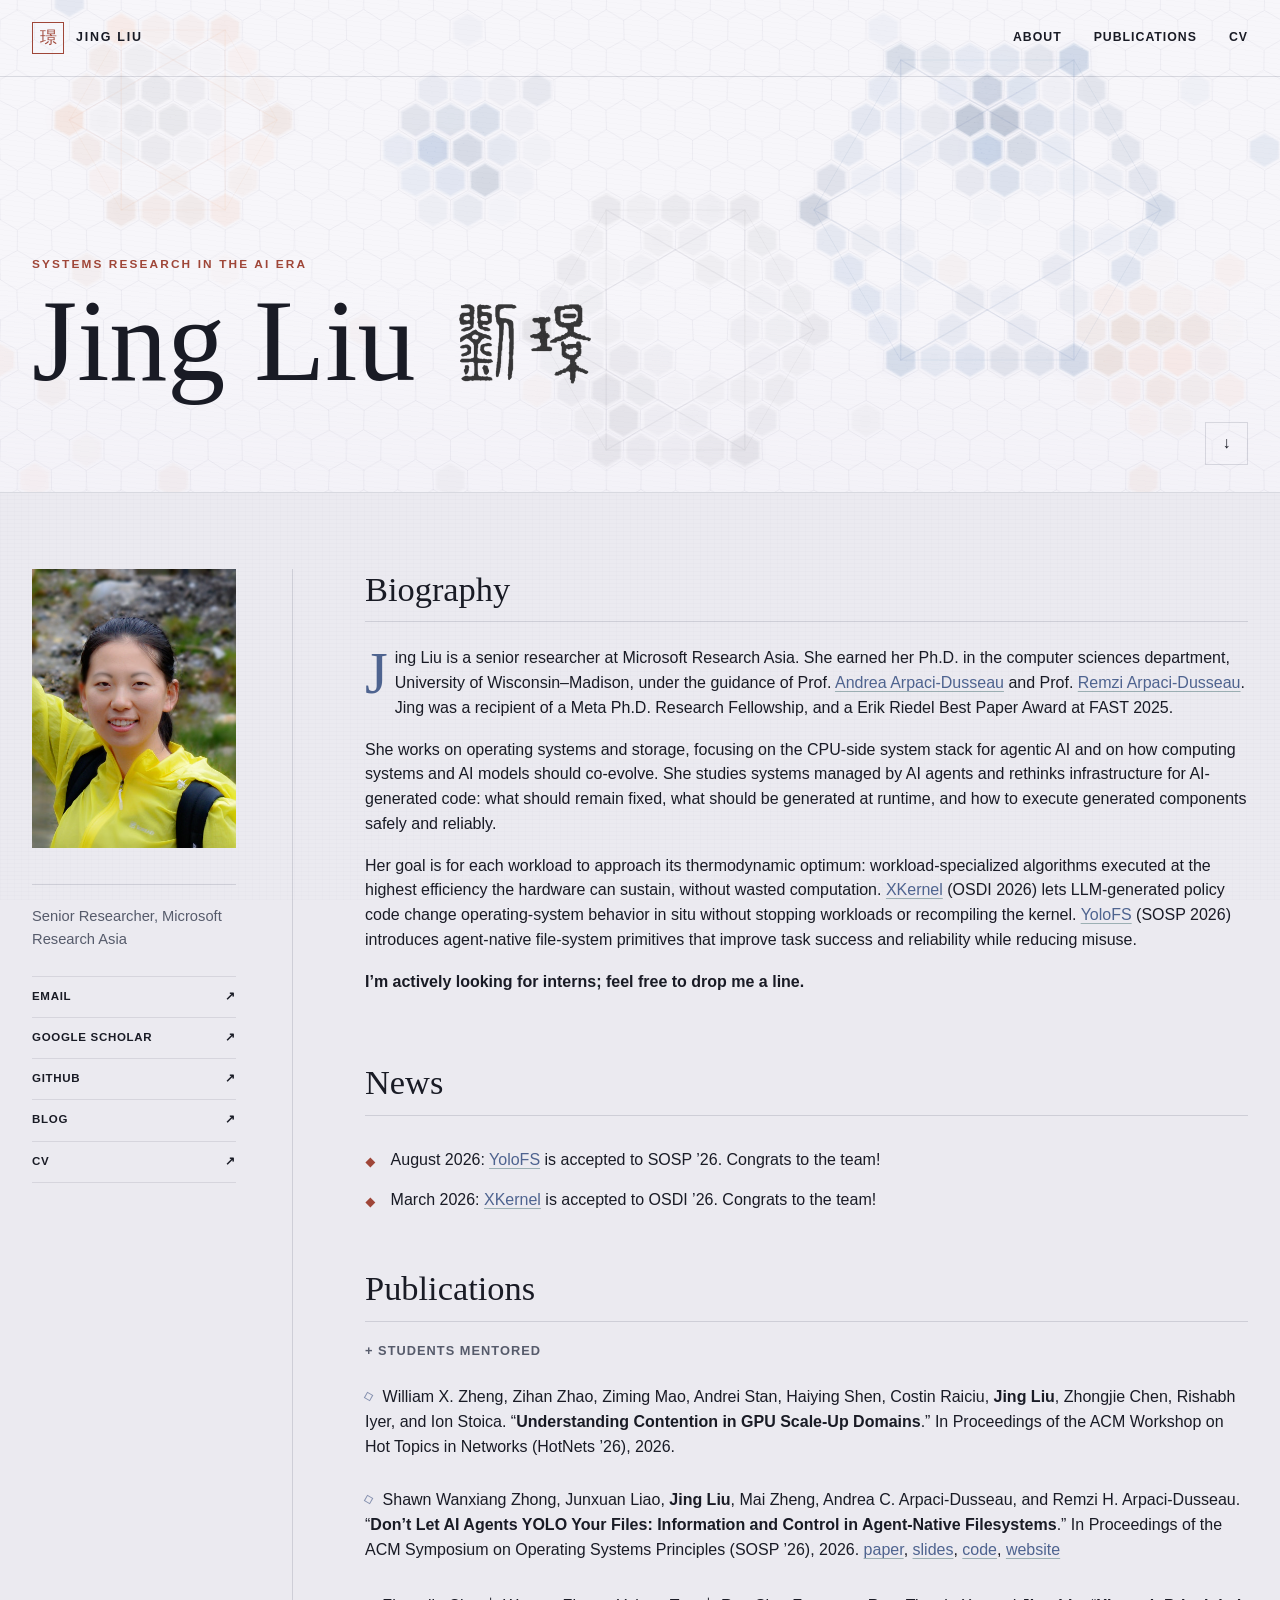
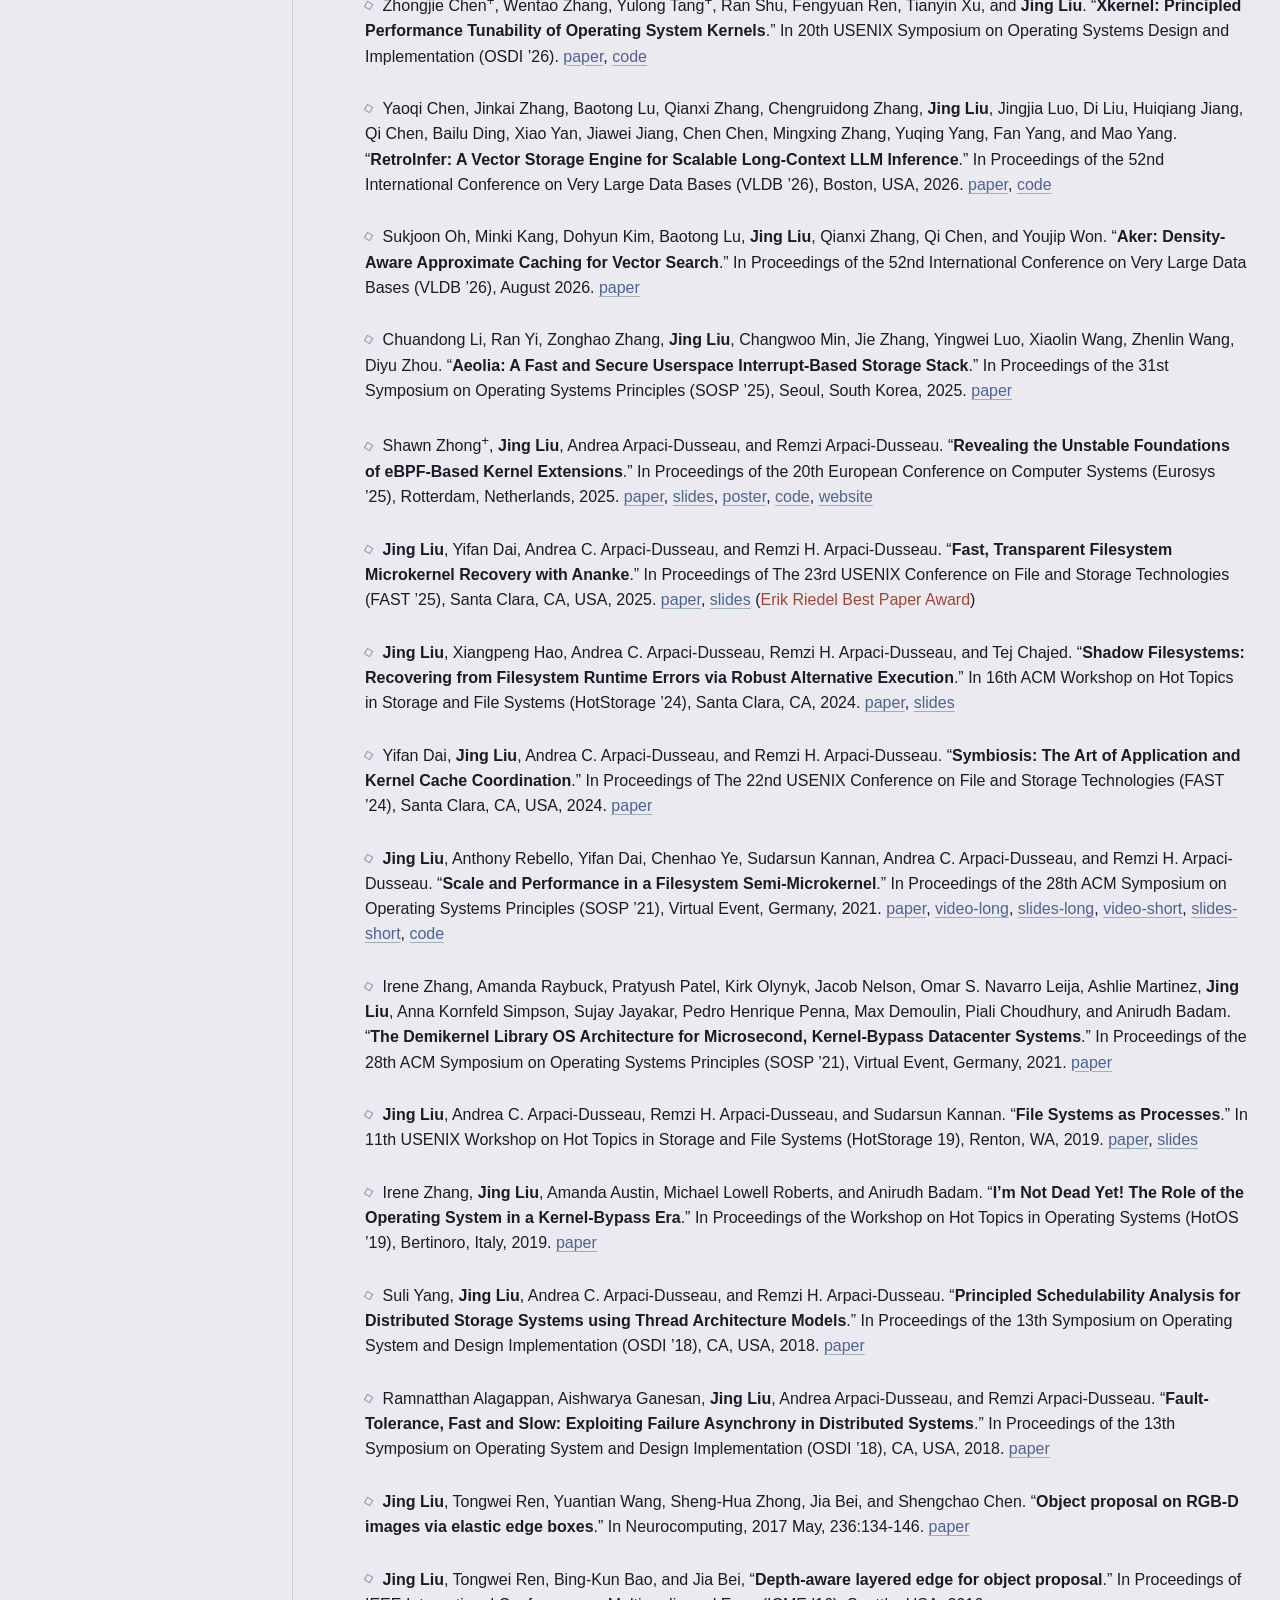
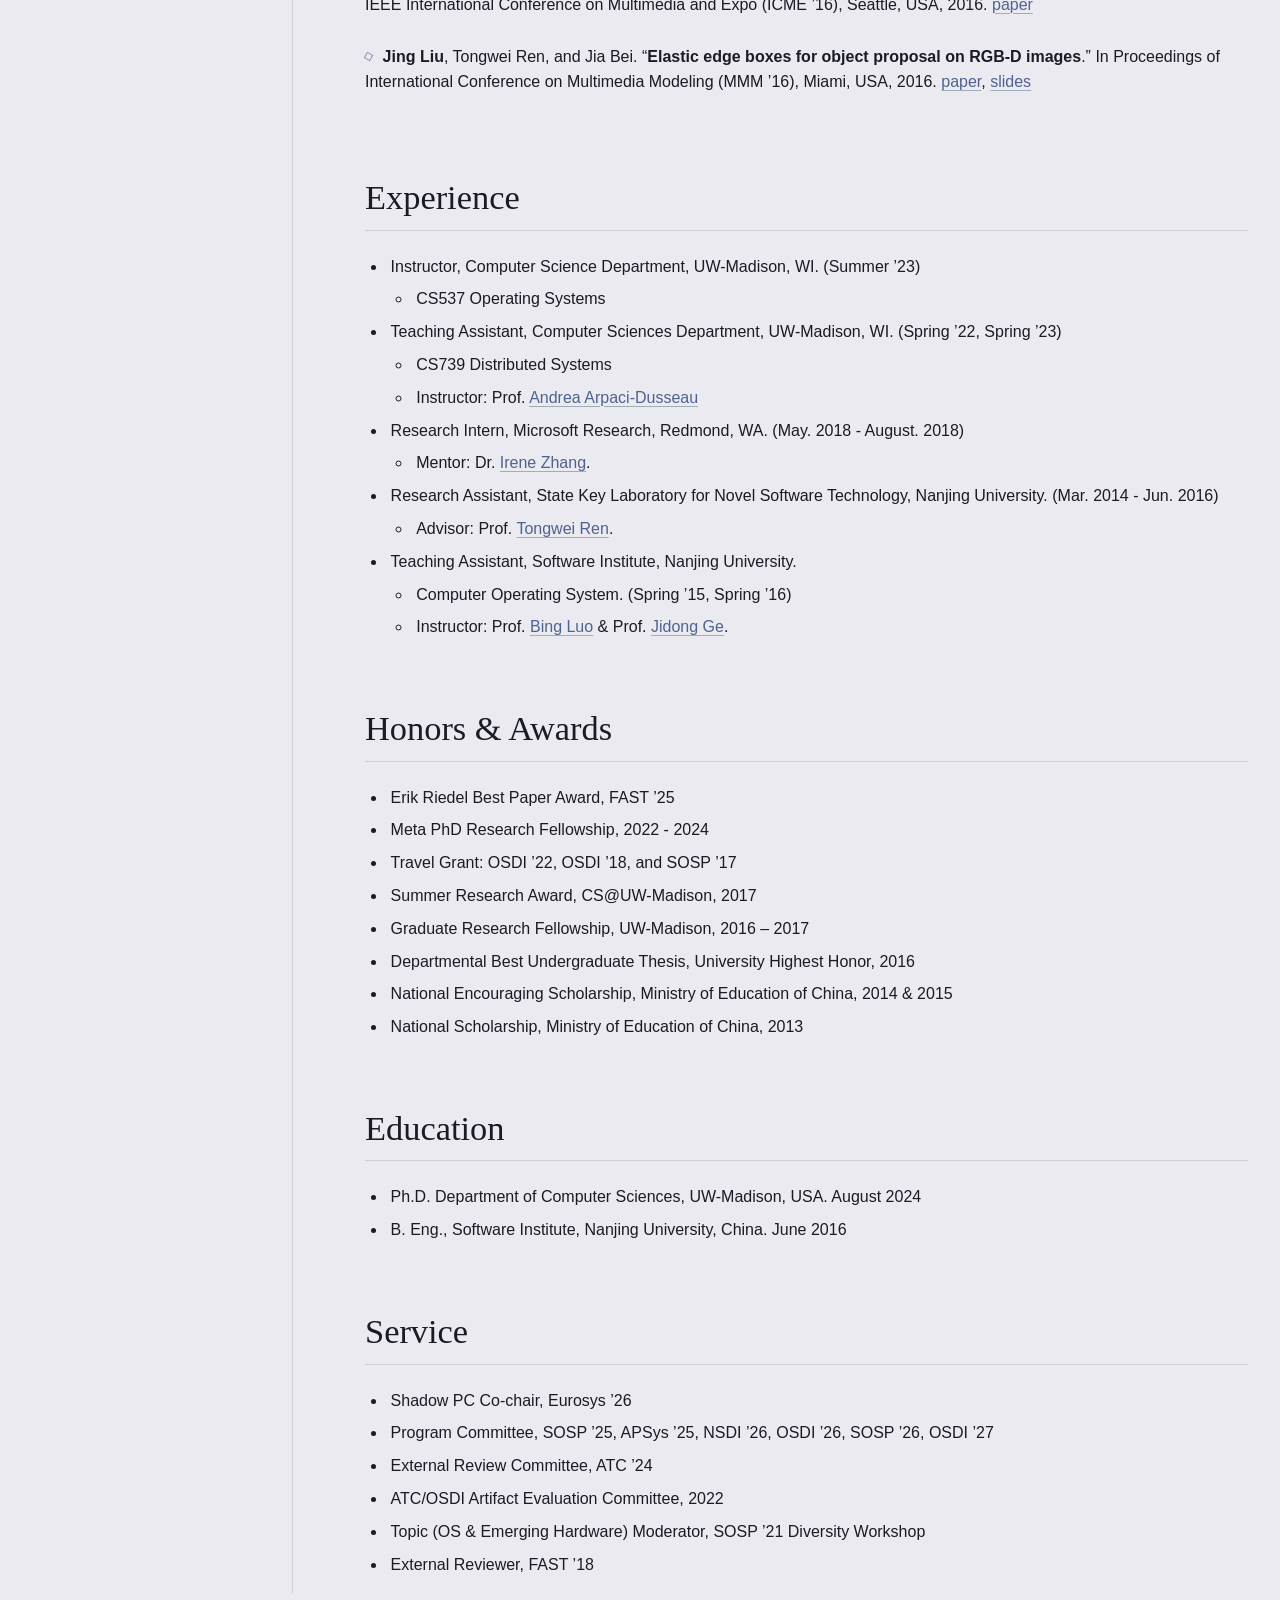
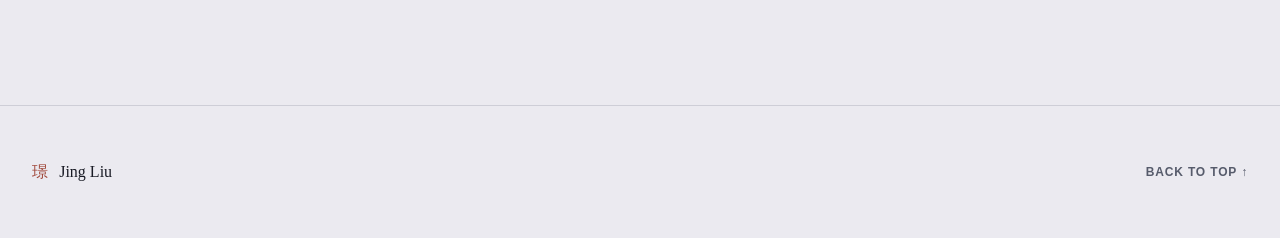
==== commit 519628b5: "Remove HotNets submission link from publication Co-authored-by: Copilot <223556219+Copilot@users.nor" ====
--- a/index.html
+++ b/index.html
@@ -79,7 +79,7 @@
 <p>+ Students mentored</p>
 <ul>
 <li>William X. Zheng, Zihan Zhao, Ziming Mao, Andrei Stan, Haiying Shen, Costin Raiciu, <strong>Jing Liu</strong>, Zhongjie Chen, Rishabh Iyer, and Ion Stoica.
-&ldquo;<strong>Understanding Contention in GPU Scale-Up Domains</strong>.&rdquo; In Proceedings of the ACM Workshop on Hot Topics in Networks (HotNets ’26), 2026. <a href="https://hotnets26.hotcrp.com/u/0/paper/216">paper</a></li>
+&ldquo;<strong>Understanding Contention in GPU Scale-Up Domains</strong>.&rdquo; In Proceedings of the ACM Workshop on Hot Topics in Networks (HotNets ’26), 2026.</li>
 <li>Shawn Wanxiang Zhong, Junxuan Liao, <strong>Jing Liu</strong>, Mai Zheng, Andrea C. Arpaci-Dusseau, and Remzi H. Arpaci-Dusseau.
 &ldquo;<strong>Don&rsquo;t Let AI Agents YOLO Your Files: Information and Control in Agent-Native Filesystems</strong>.&rdquo; In Proceedings of the ACM Symposium on Operating Systems Principles (SOSP ’26), 2026. <a href="https://dl.acm.org/doi/10.1145/3830418.3843858">paper</a>, <a href="https://yolofs.github.io/slides.pdf">slides</a>, <a href="https://github.com/YoloFS/YoloFS">code</a>, <a href="https://yolofs.github.io/">website</a></li>
 <li>Zhongjie Chen<sup>+</sup>, Wentao Zhang, Yulong Tang<sup>+</sup>, Ran Shu, Fengyuan Ren, Tianyin Xu, and <strong>Jing Liu</strong>.
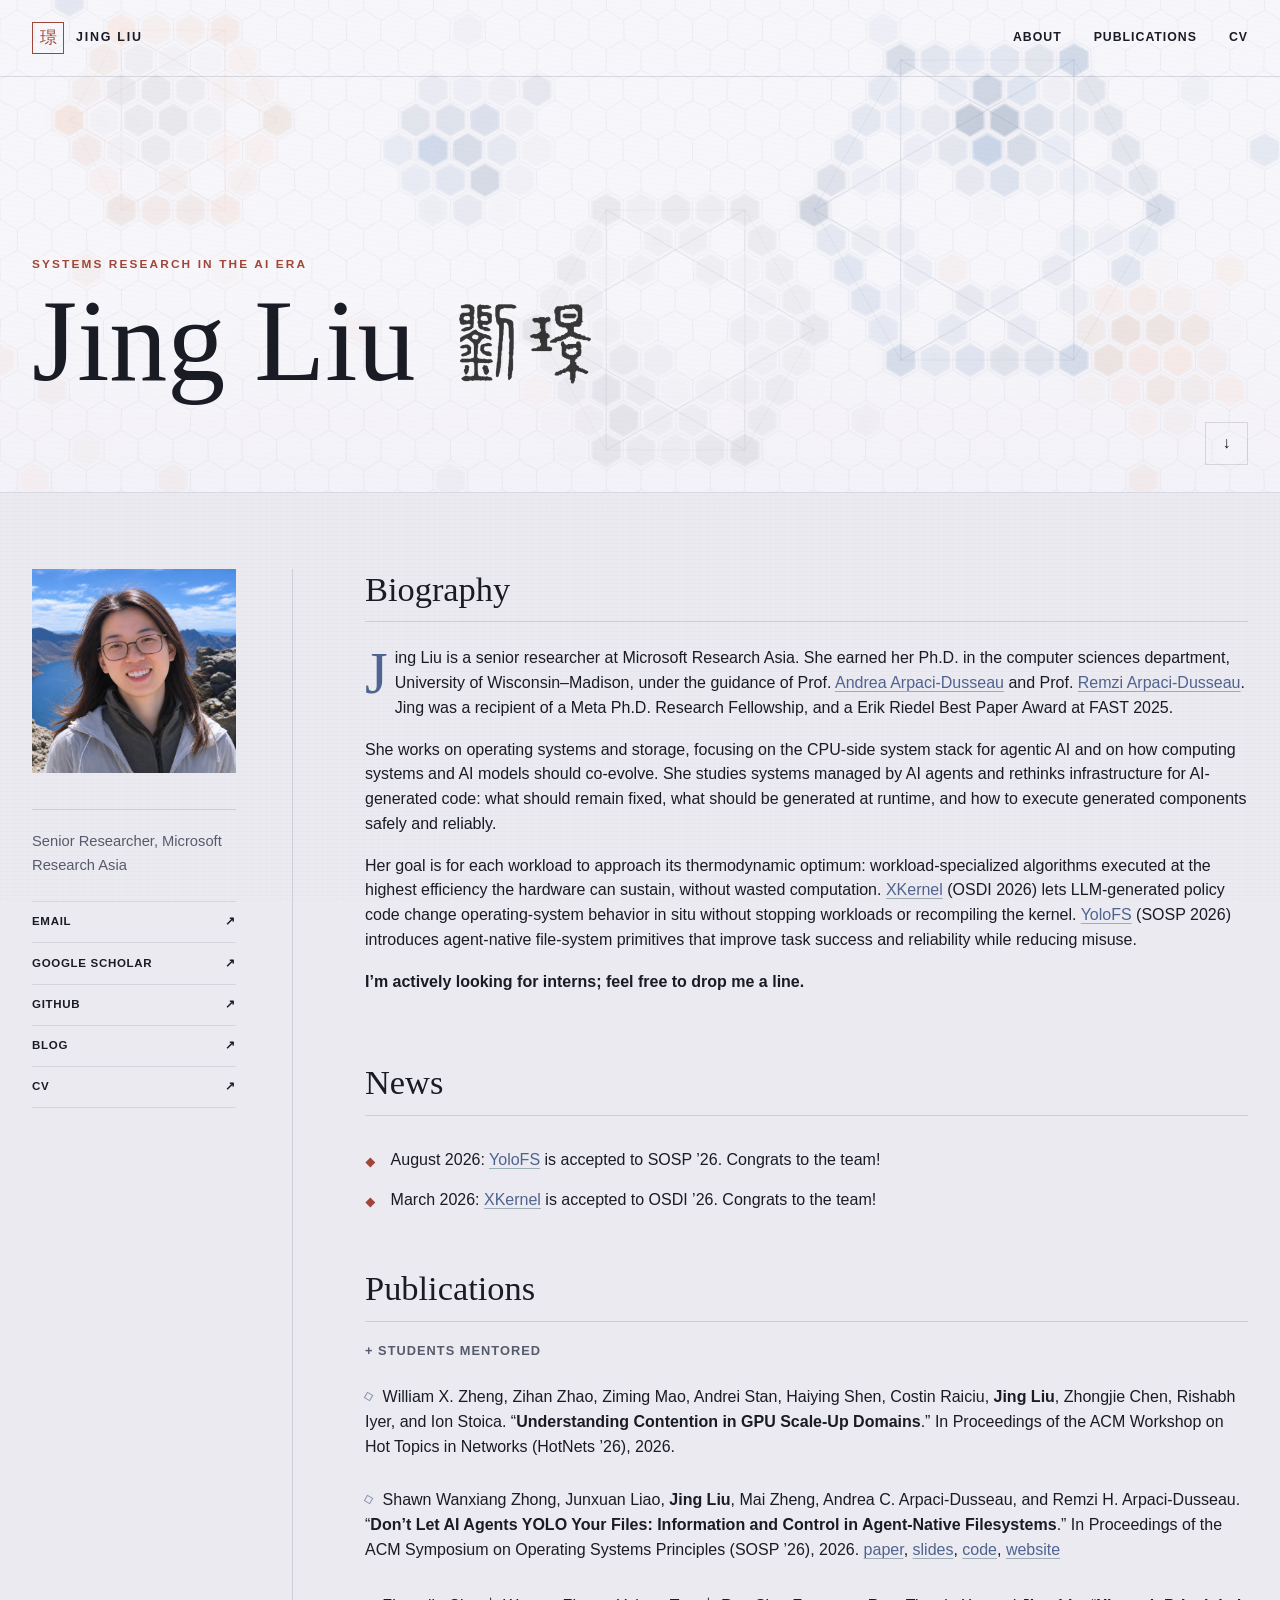
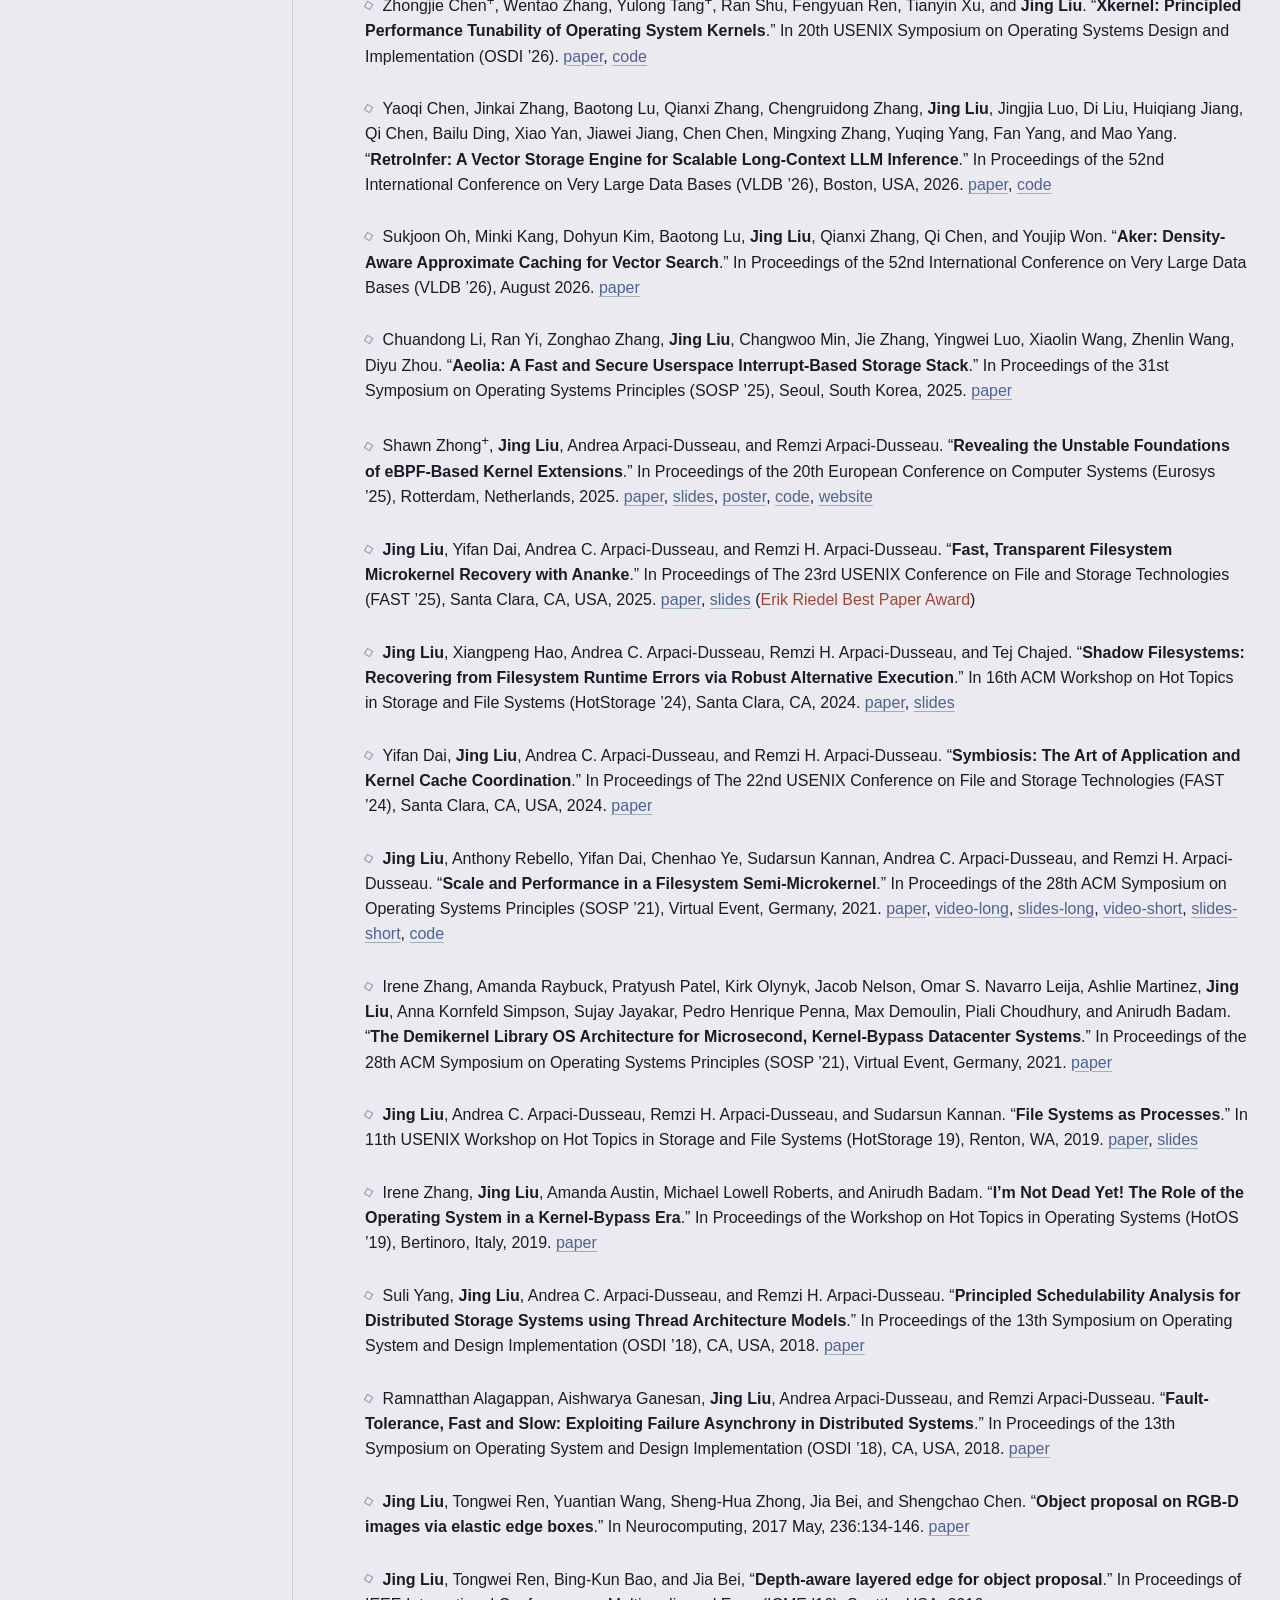
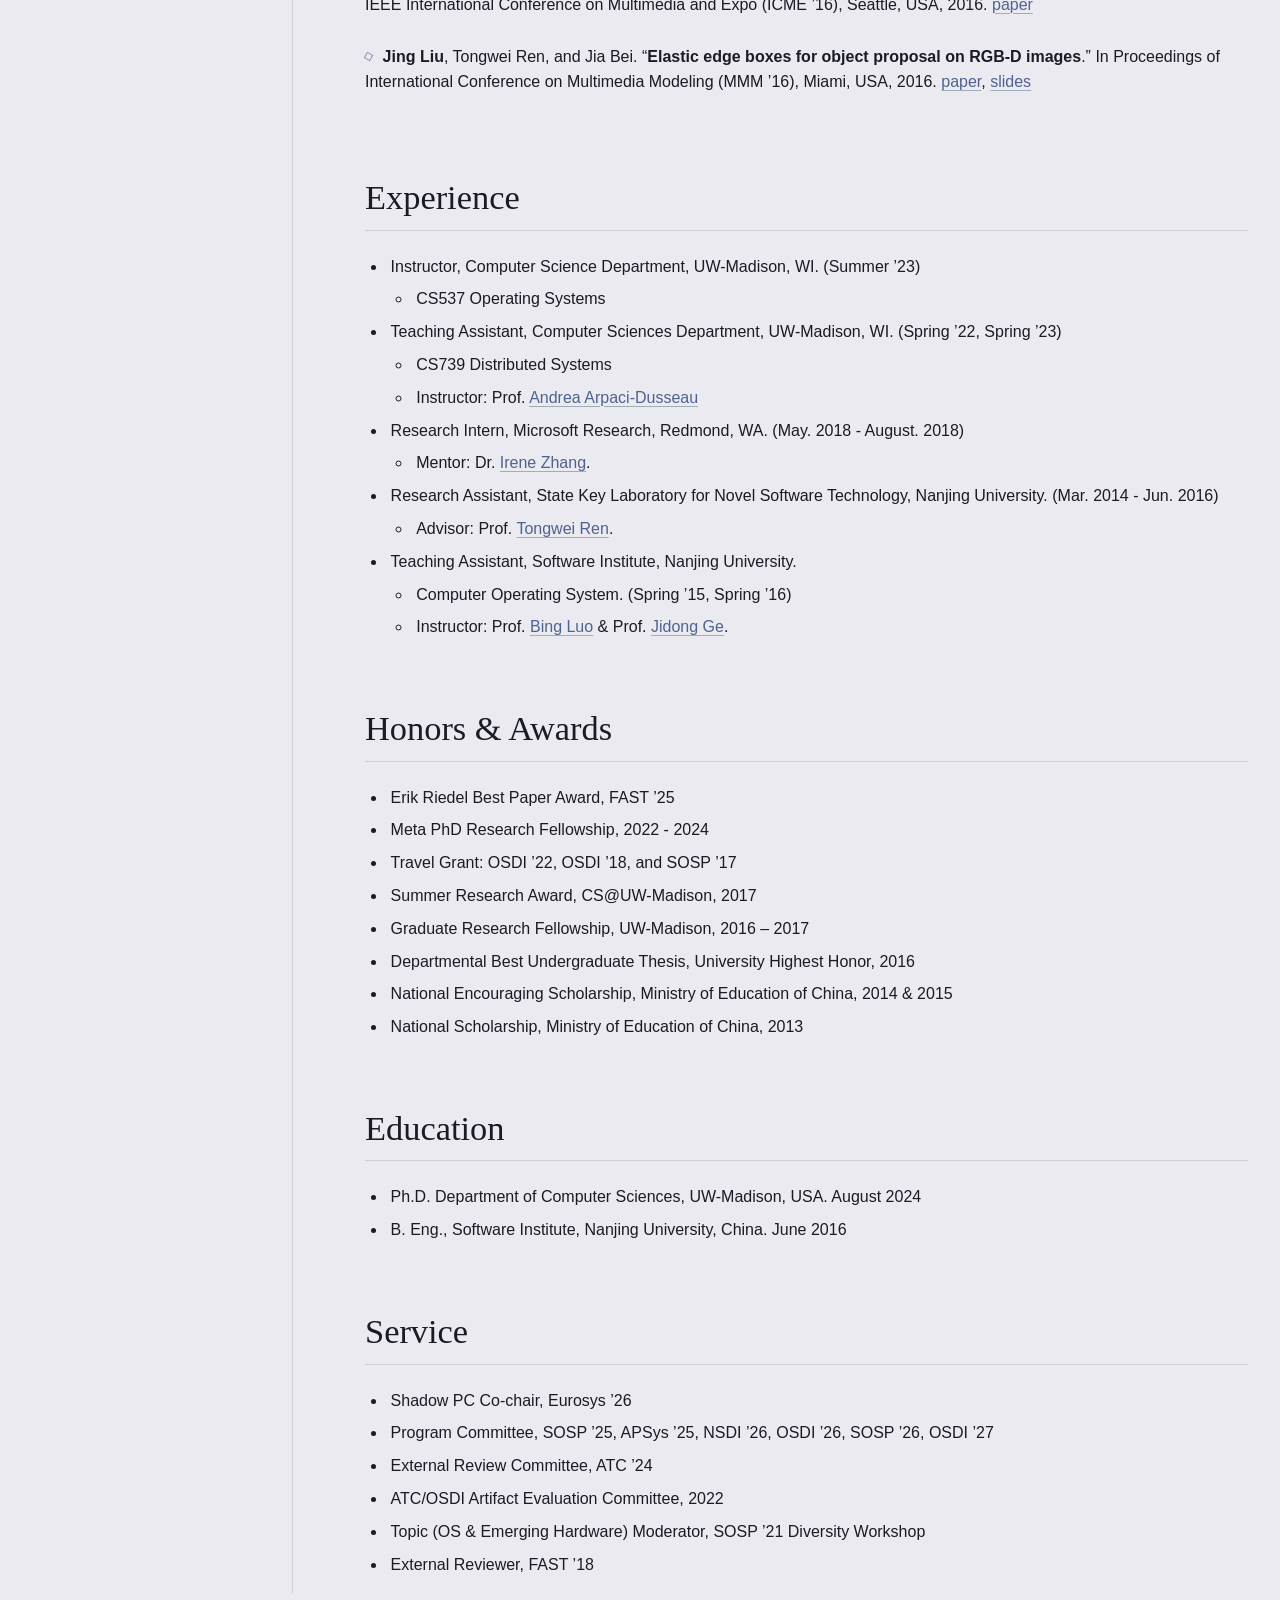
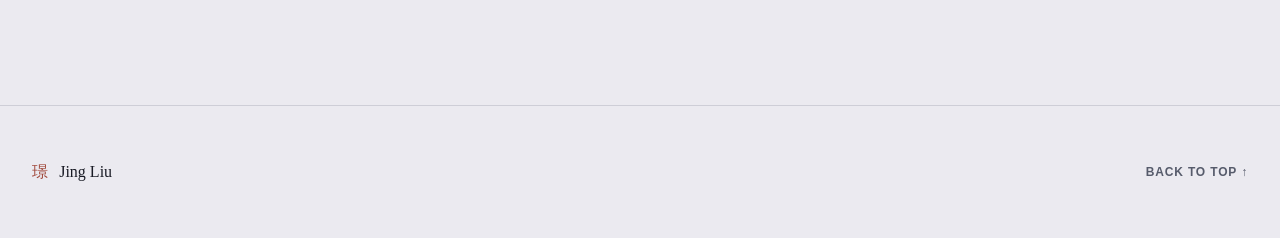
==== commit c48ad3b7: "Update profile photo for 2026 Co-authored-by: Copilot <223556219+Copilot@users.noreply.github.com>" ====
--- a/index.html
+++ b/index.html
@@ -49,7 +49,7 @@
 <main id="content" class="content-shell">
   <aside class="profile-column" aria-label="Profile and contact information">
     <figure class="profile-portrait">
-      <img src="/images/profile.png" alt="Portrait of Jing Liu">
+      <img src="/images/profile2026.png" alt="Portrait of Jing Liu">
     </figure>
     <div class="profile-details">
       <p class="profile-role">Senior Researcher, Microsoft Research Asia</p>
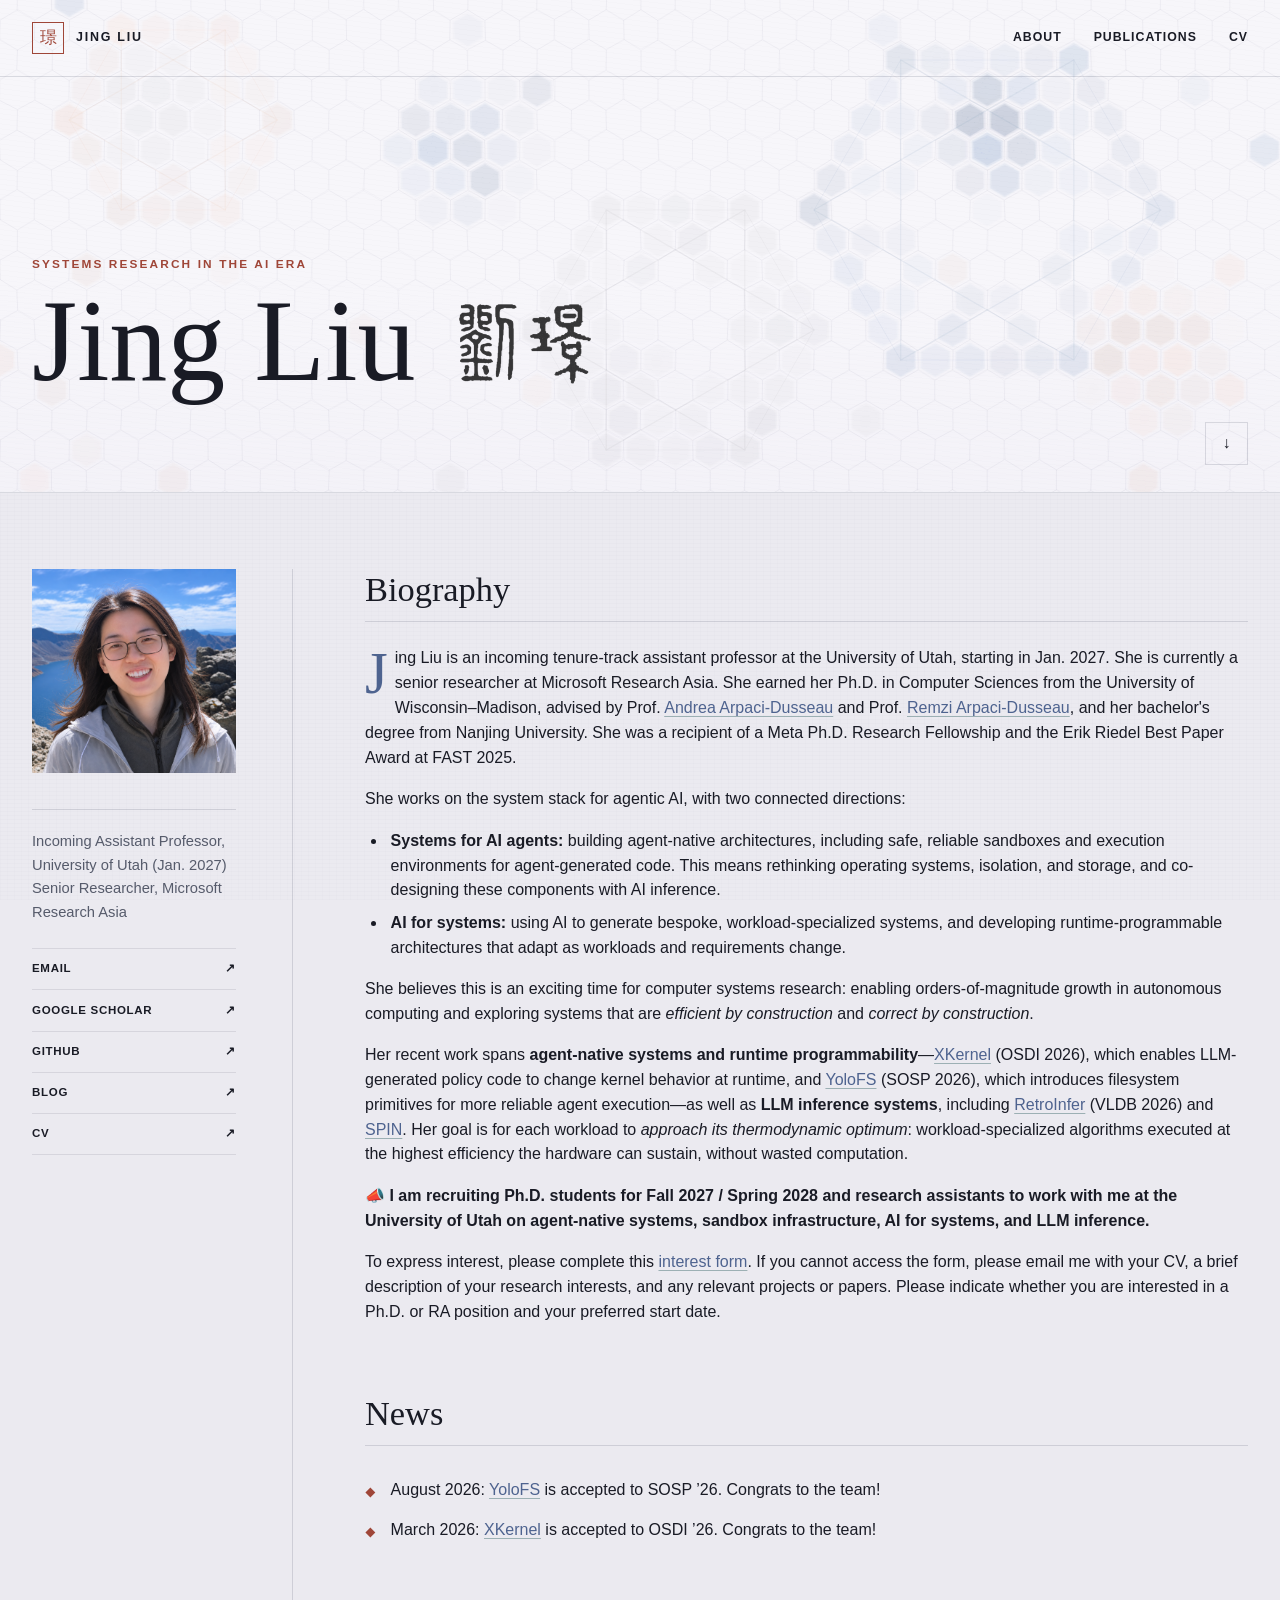
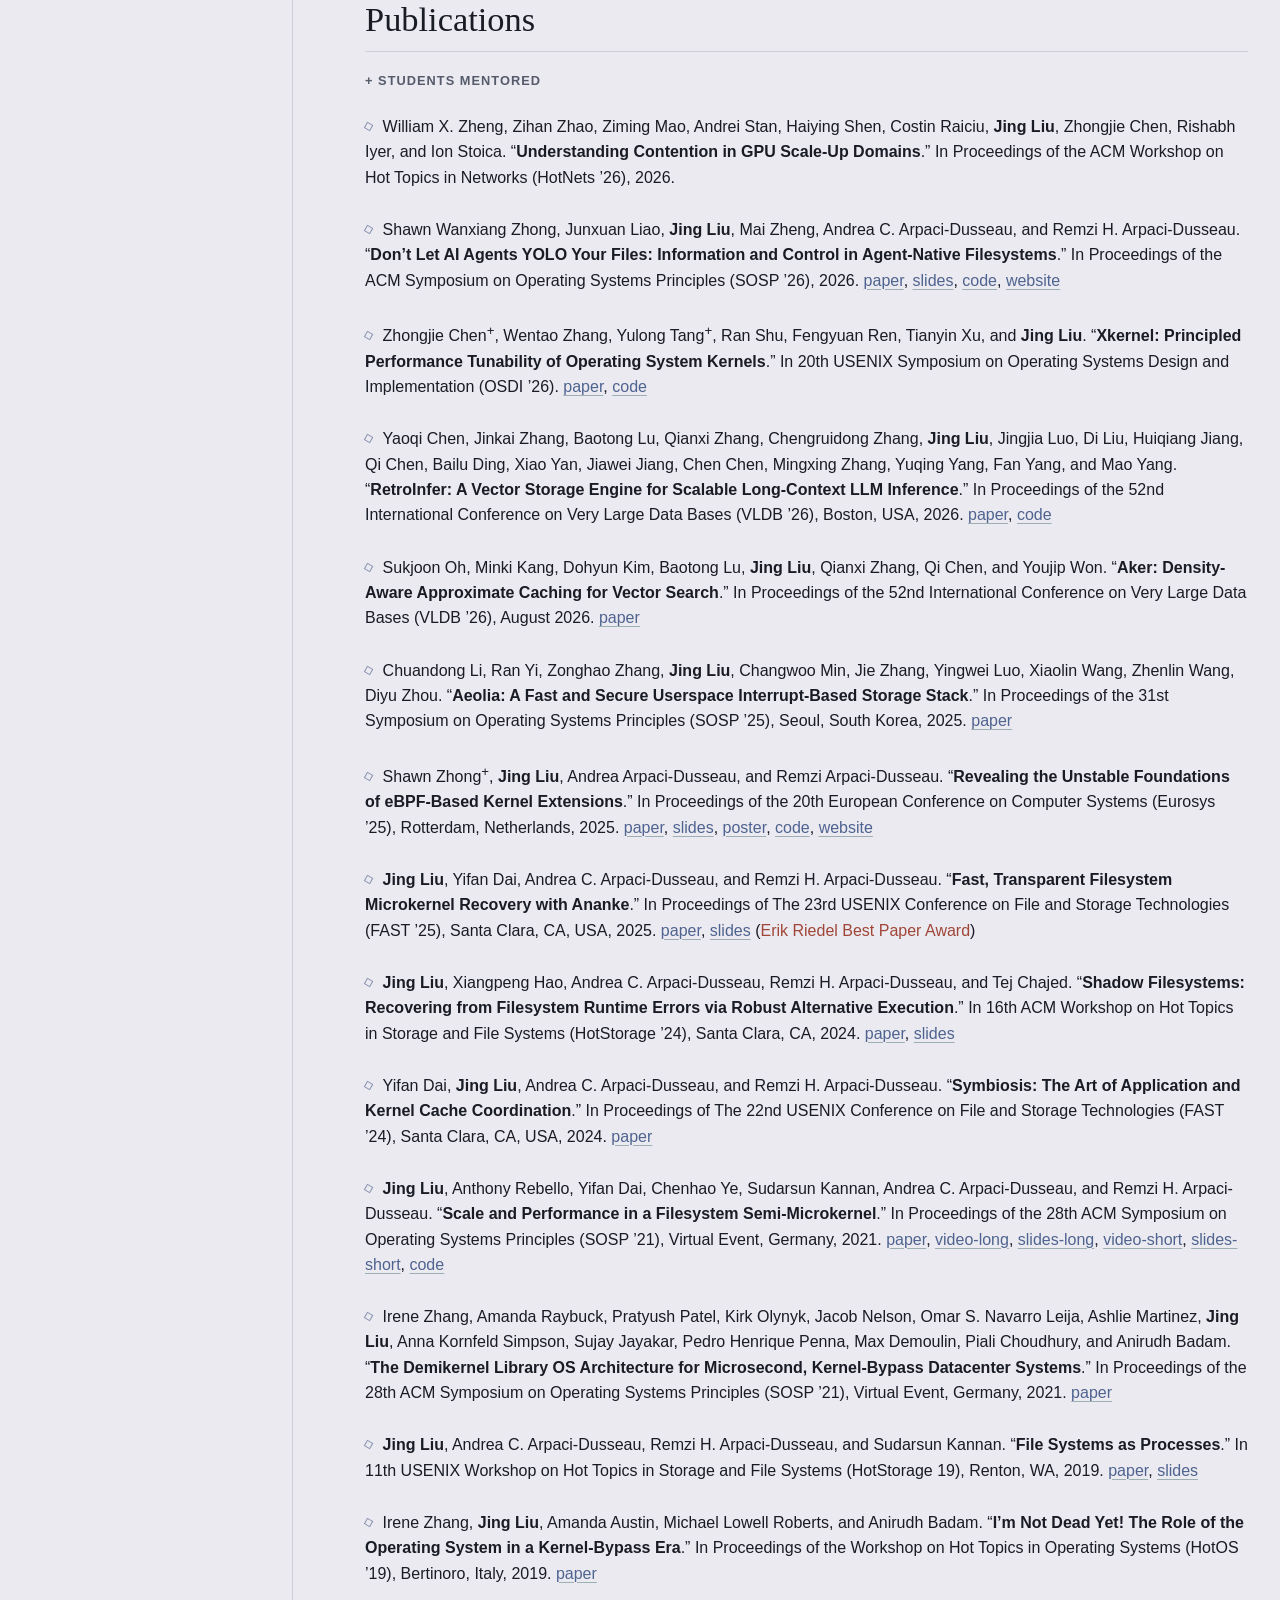
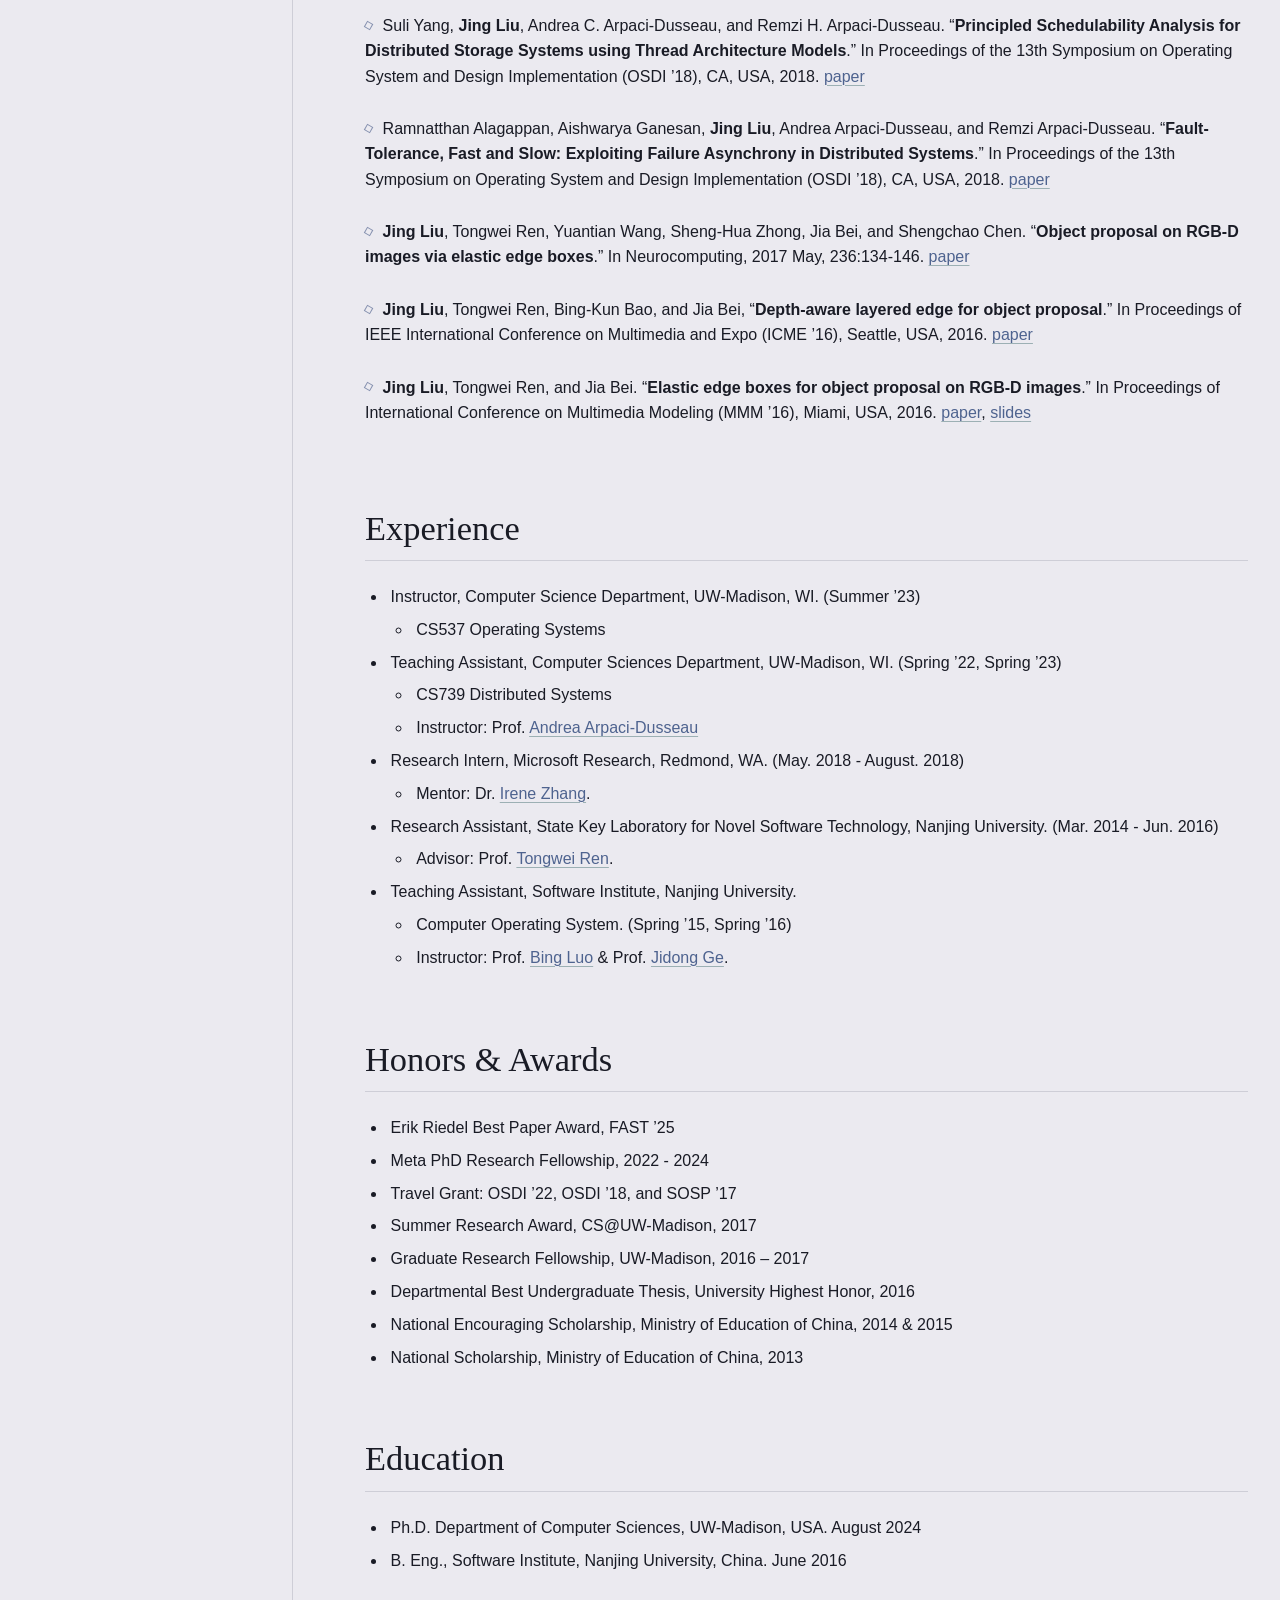
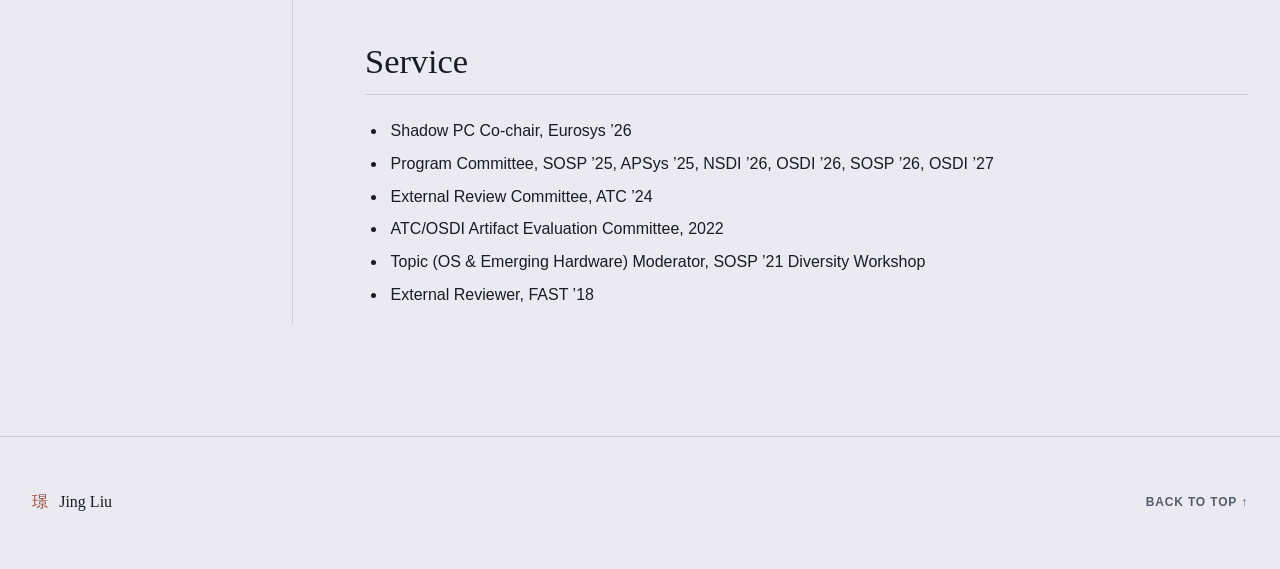
==== commit bde74c8c: "Update homepage research, recruitment, and Utah appointment Co-authored-by: Copilot <223556219+Copil" ====
--- a/index.html
+++ b/index.html
@@ -52,9 +52,9 @@
       <img src="/images/profile2026.png" alt="Portrait of Jing Liu">
     </figure>
     <div class="profile-details">
-      <p class="profile-role">Senior Researcher, Microsoft Research Asia</p>
+      <p class="profile-role">Incoming Assistant Professor, University of Utah (Jan. 2027)<br>Senior Researcher, Microsoft Research Asia</p>
       <nav class="profile-links" aria-label="Profile links">
-        <a href="mailto:jingliu3@microsoft.com"><span>Email</span><span aria-hidden="true">&#8599;</span></a>
+        <a href="mailto:jingliu.cs@gmail.com"><span>Email</span><span aria-hidden="true">&#8599;</span></a>
         <a href="https://scholar.google.com/citations?user=C8S1isYAAAAJ&amp;hl=en"><span>Google Scholar</span><span aria-hidden="true">&#8599;</span></a>
         <a href="https://github.com/jingliu9"><span>GitHub</span><span aria-hidden="true">&#8599;</span></a>
         <a href="https://jingliu.me/"><span>Blog</span><span aria-hidden="true">&#8599;</span></a>
@@ -64,12 +64,16 @@
   </aside>
   <div class="content-column">
     <h2 id="biography">Biography</h2>
-<p>Jing Liu is a senior researcher at Microsoft Research Asia. She earned her
-Ph.D. in the computer sciences department, University of Wisconsin&ndash;Madison,
-under the guidance of Prof. <a href="http://www.cs.wisc.edu/~dusseau/">Andrea Arpaci-Dusseau</a> and Prof. <a href="http://www.cs.wisc.edu/~remzi/">Remzi Arpaci-Dusseau</a>. Jing was a recipient of a Meta Ph.D. Research Fellowship, and a Erik Riedel Best Paper Award at FAST 2025.</p>
-<p>She works on operating systems and storage, focusing on the CPU-side system stack for agentic AI and on how computing systems and AI models should co-evolve. She studies systems managed by AI agents and rethinks infrastructure for AI-generated code: what should remain fixed, what should be generated at runtime, and how to execute generated components safely and reliably.</p>
-<p>Her goal is for each workload to approach its thermodynamic optimum: workload-specialized algorithms executed at the highest efficiency the hardware can sustain, without wasted computation. <a href="https://www.usenix.org/system/files/osdi26-chen-zhongjie.pdf">XKernel</a> (OSDI 2026) lets LLM-generated policy code change operating-system behavior in situ without stopping workloads or recompiling the kernel. <a href="https://yolofs.github.io/">YoloFS</a> (SOSP 2026) introduces agent-native file-system primitives that improve task success and reliability while reducing misuse.</p>
-<p><strong>I&rsquo;m actively looking for interns; feel free to drop me a line.</strong></p>
+<p>Jing Liu is an incoming tenure-track assistant professor at the University of Utah, starting in Jan. 2027. She is currently a senior researcher at Microsoft Research Asia. She earned her Ph.D. in Computer Sciences from the University of Wisconsin&ndash;Madison, advised by Prof. <a href="http://www.cs.wisc.edu/~dusseau/">Andrea Arpaci-Dusseau</a> and Prof. <a href="http://www.cs.wisc.edu/~remzi/">Remzi Arpaci-Dusseau</a>, and her bachelor's degree from Nanjing University. She was a recipient of a Meta Ph.D. Research Fellowship and the Erik Riedel Best Paper Award at FAST 2025.</p>
+<p>She works on the system stack for agentic AI, with two connected directions:</p>
+<ul>
+<li><strong>Systems for AI agents:</strong> building agent-native architectures, including safe, reliable sandboxes and execution environments for agent-generated code. This means rethinking operating systems, isolation, and storage, and co-designing these components with AI inference.</li>
+<li><strong>AI for systems:</strong> using AI to generate bespoke, workload-specialized systems, and developing runtime-programmable architectures that adapt as workloads and requirements change.</li>
+</ul>
+<p>She believes this is an exciting time for computer systems research: enabling orders-of-magnitude growth in autonomous computing and exploring systems that are <em>efficient by construction</em> and <em>correct by construction</em>.</p>
+<p>Her recent work spans <strong>agent-native systems and runtime programmability</strong>&mdash;<a href="https://www.usenix.org/system/files/osdi26-chen-zhongjie.pdf">XKernel</a> (OSDI 2026), which enables LLM-generated policy code to change kernel behavior at runtime, and <a href="https://yolofs.github.io/">YoloFS</a> (SOSP 2026), which introduces filesystem primitives for more reliable agent execution&mdash;as well as <strong>LLM inference systems</strong>, including <a href="https://www.vldb.org/pvldb/vol19/p1016-lu.pdf">RetroInfer</a> (VLDB 2026) and <a href="https://arxiv.org/abs/2604.26837">SPIN</a>. Her goal is for each workload to <em>approach its thermodynamic optimum</em>: workload-specialized algorithms executed at the highest efficiency the hardware can sustain, without wasted computation.</p>
+<p><strong><span aria-hidden="true">&#128227;</span> I am recruiting Ph.D. students for Fall 2027 / Spring 2028 and research assistants to work with me at the University of Utah on agent-native systems, sandbox infrastructure, AI for systems, and LLM inference.</strong></p>
+<p>To express interest, please complete this <a href="https://forms.gle/gPaRCWN9KMVXa9t5A">interest form</a>. If you cannot access the form, please email me with your CV, a brief description of your research interests, and any relevant projects or papers. Please indicate whether you are interested in a Ph.D. or RA position and your preferred start date.</p>
 <h2 id="news">News</h2>
 <ul>
 <li>August 2026: <a href="https://yolofs.github.io/">YoloFS</a> is accepted to SOSP ’26. Congrats to the team!</li>
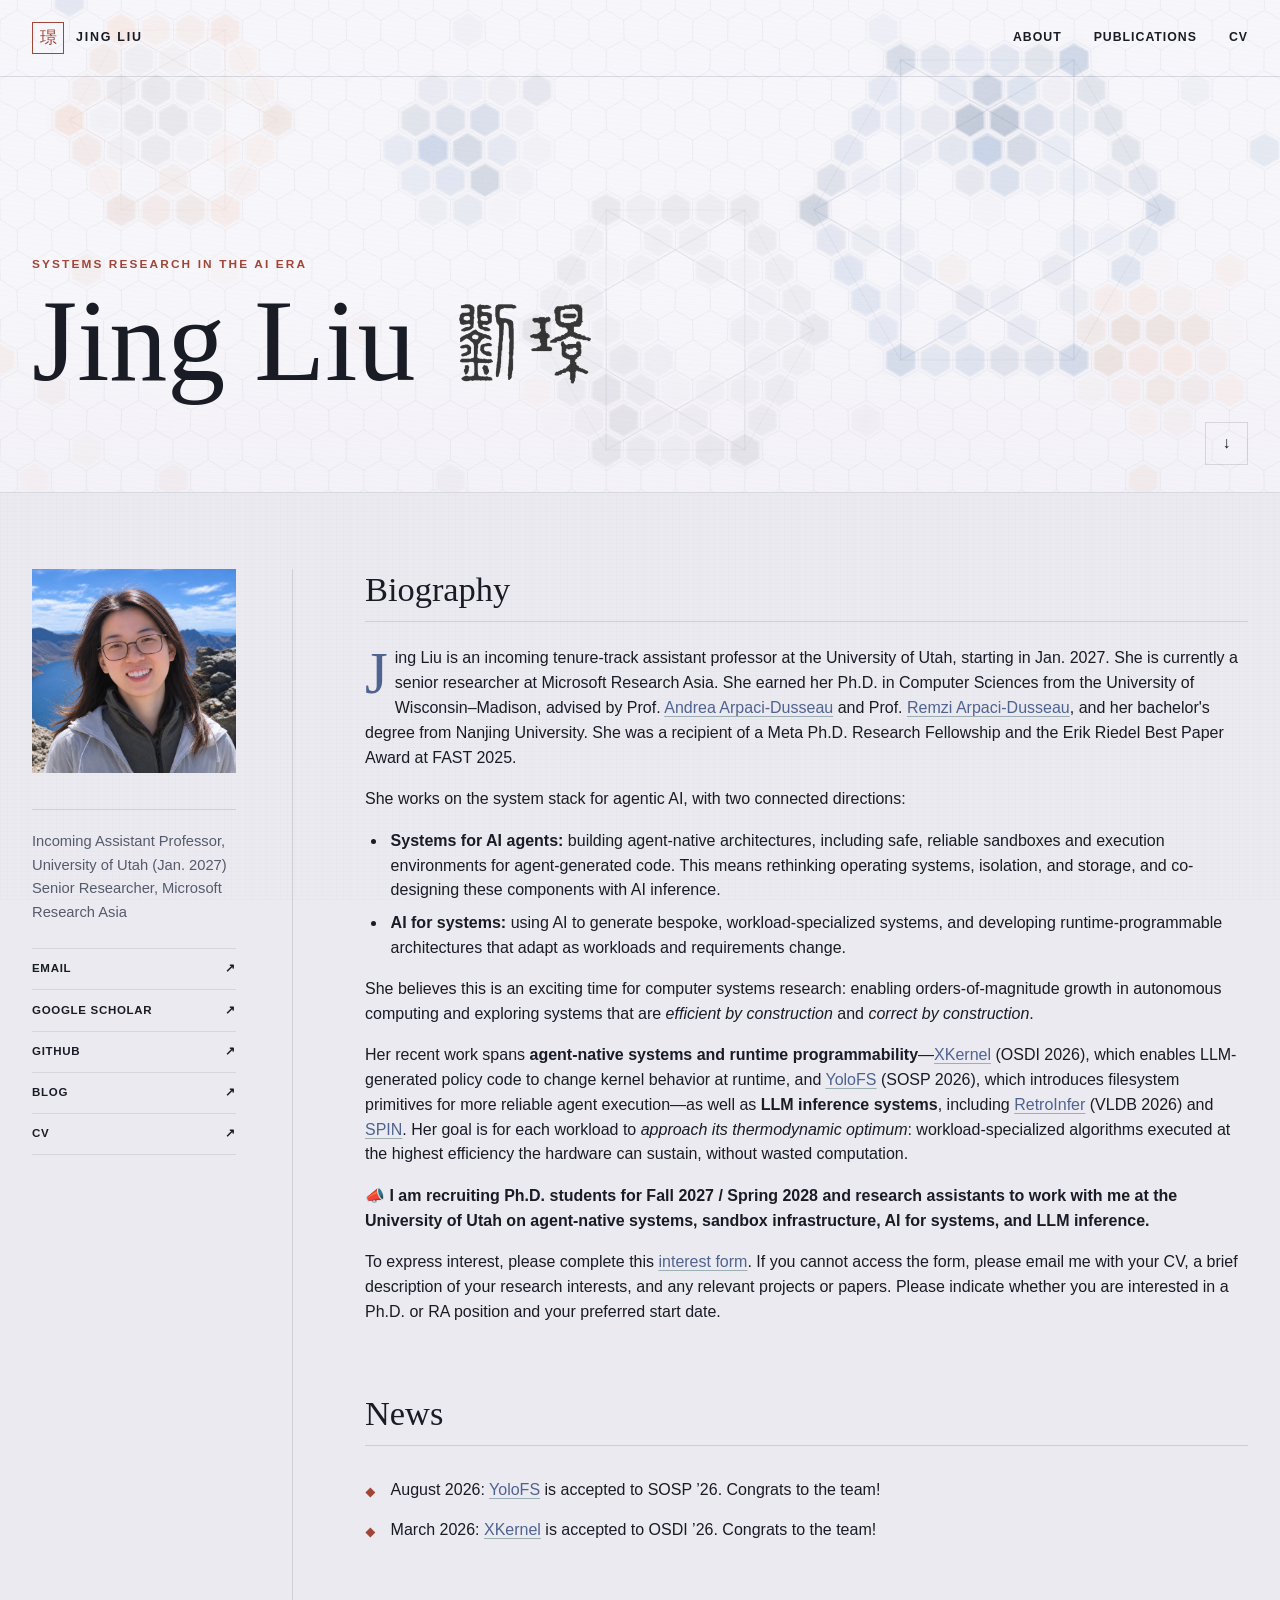
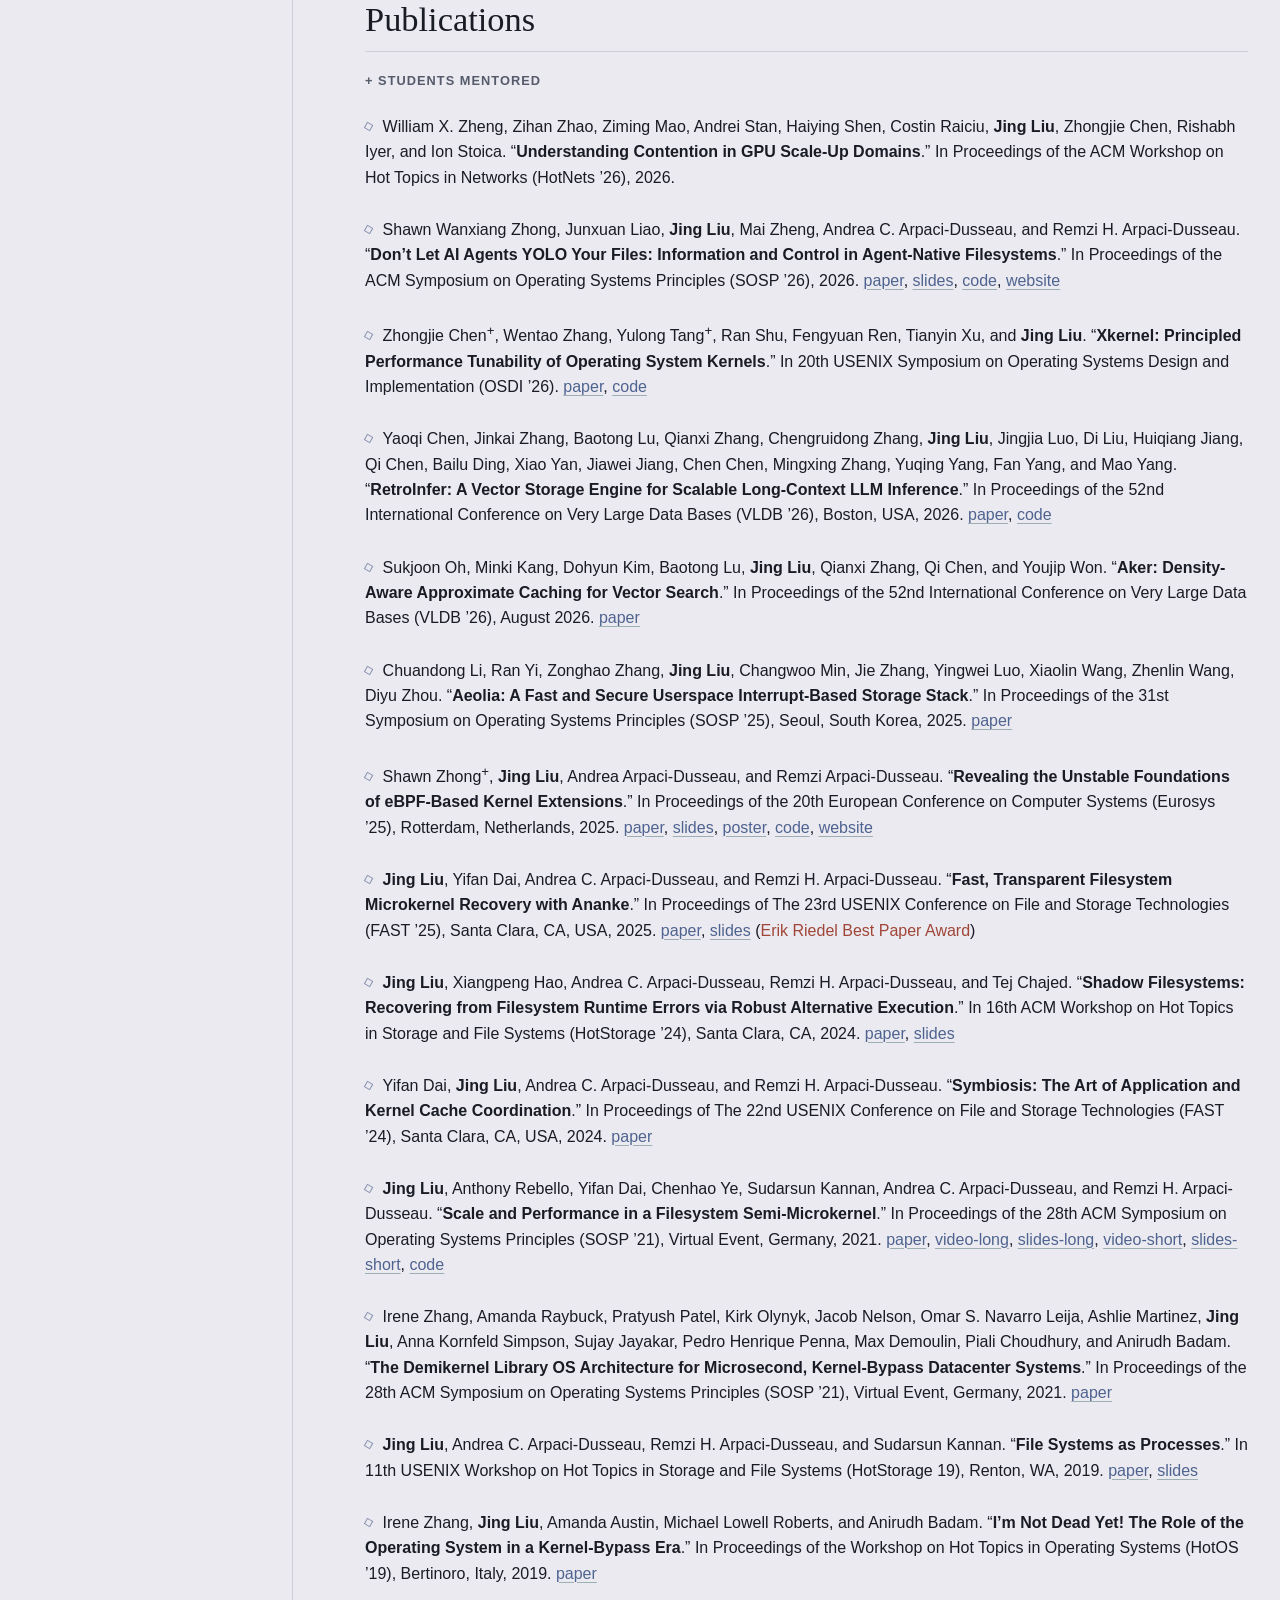
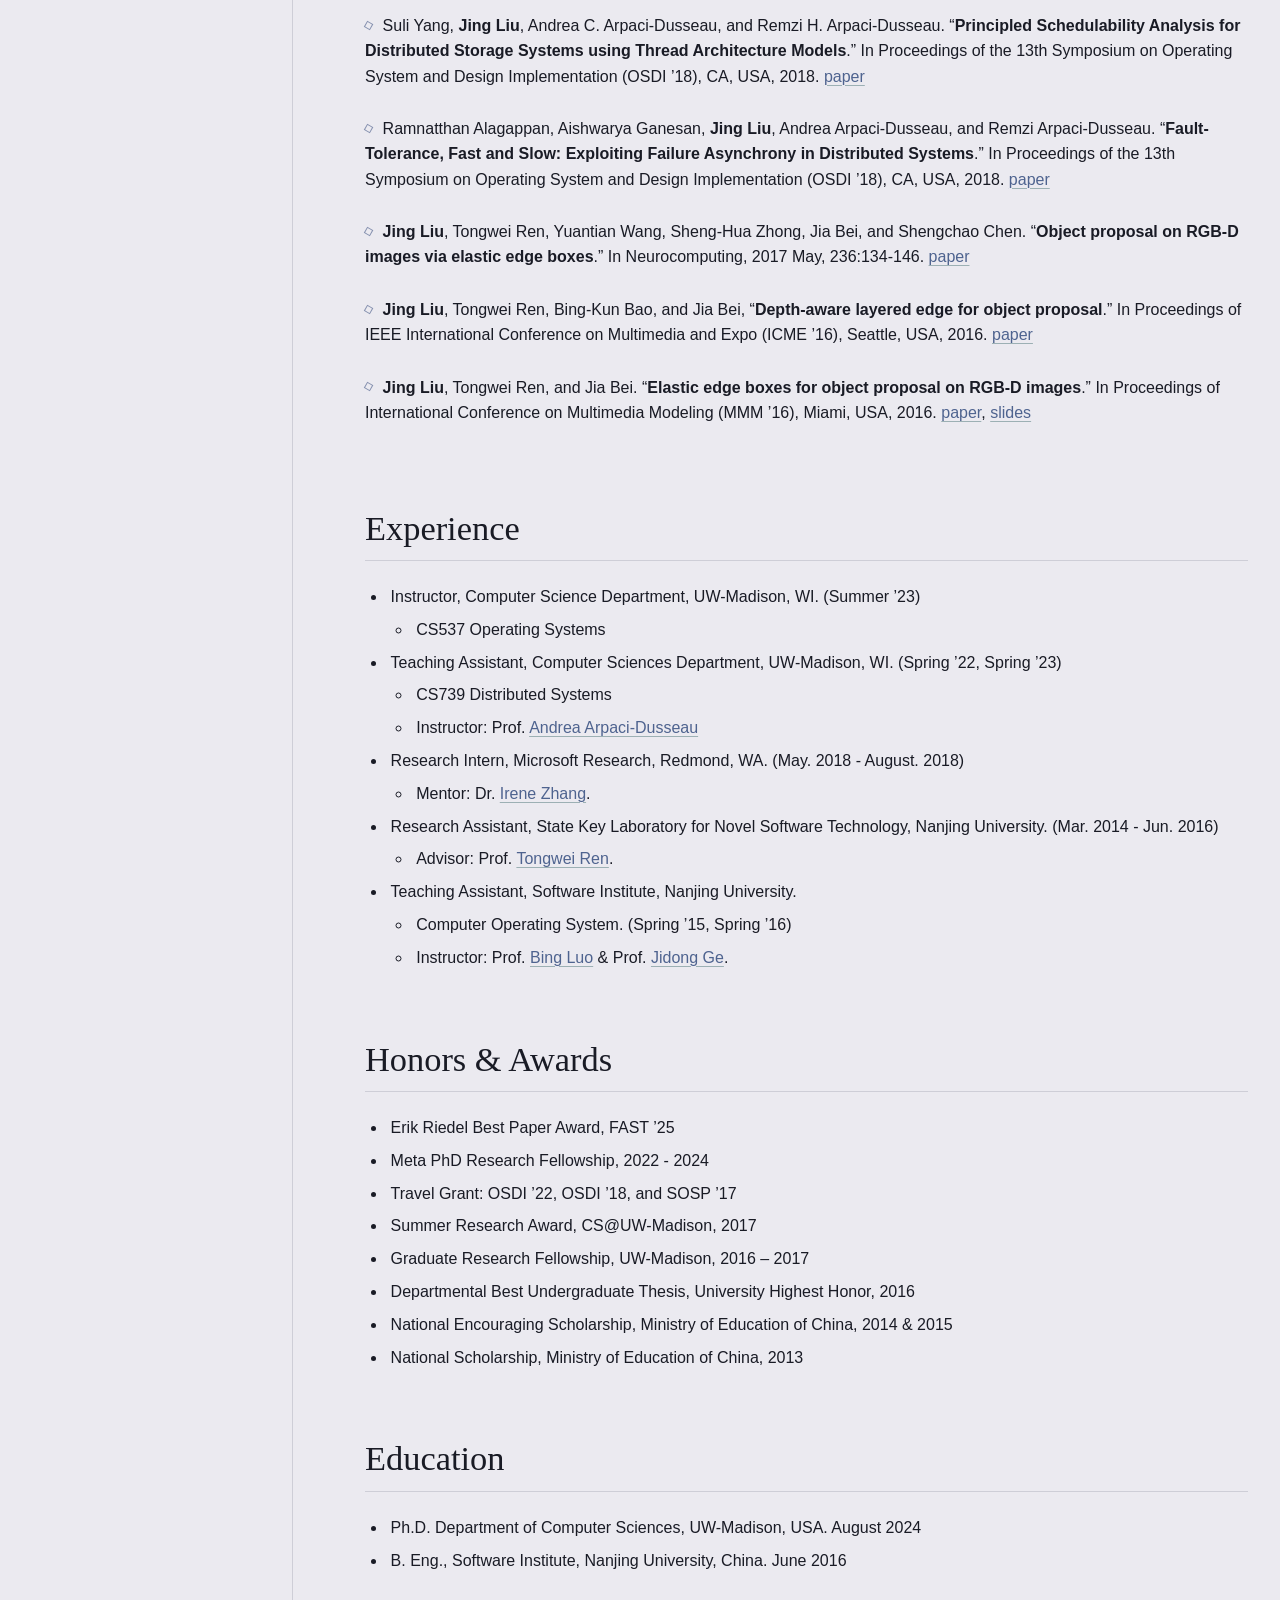
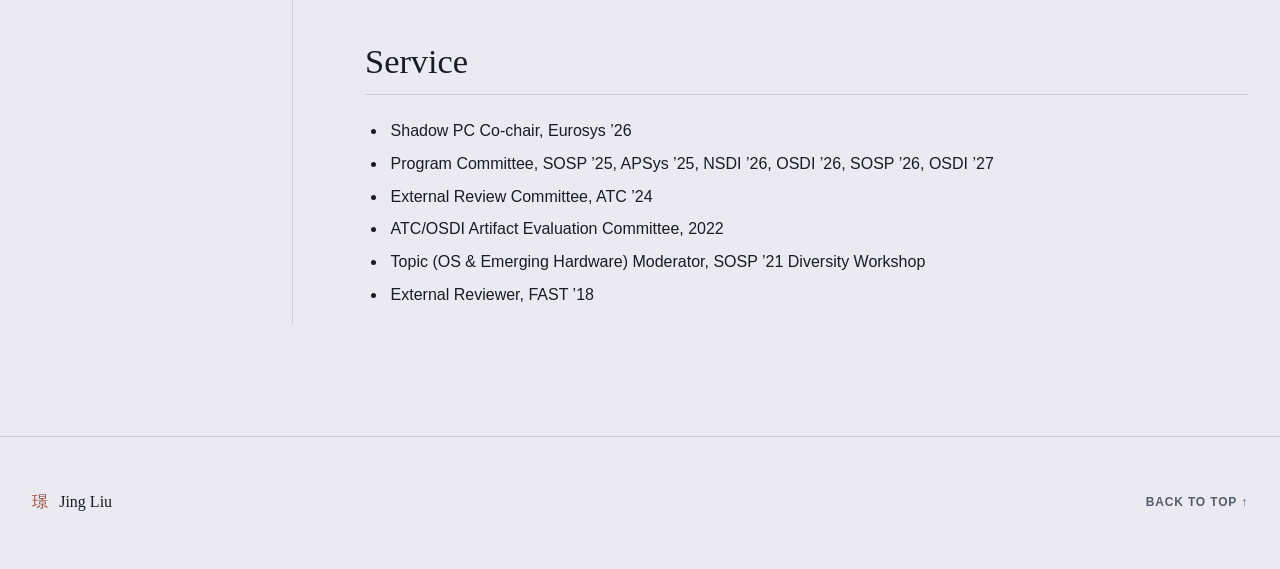
==== commit b794ec2f: "Optimize profile portrait with high-quality WebP Co-authored-by: Copilot <223556219+Copilot@users.no" ====
--- a/index.html
+++ b/index.html
@@ -49,7 +49,7 @@
 <main id="content" class="content-shell">
   <aside class="profile-column" aria-label="Profile and contact information">
     <figure class="profile-portrait">
-      <img src="/images/profile2026.png" alt="Portrait of Jing Liu">
+      <img src="/images/profile2026.webp" width="1121" height="1121" alt="Portrait of Jing Liu">
     </figure>
     <div class="profile-details">
       <p class="profile-role">Incoming Assistant Professor, University of Utah (Jan. 2027)<br>Senior Researcher, Microsoft Research Asia</p>
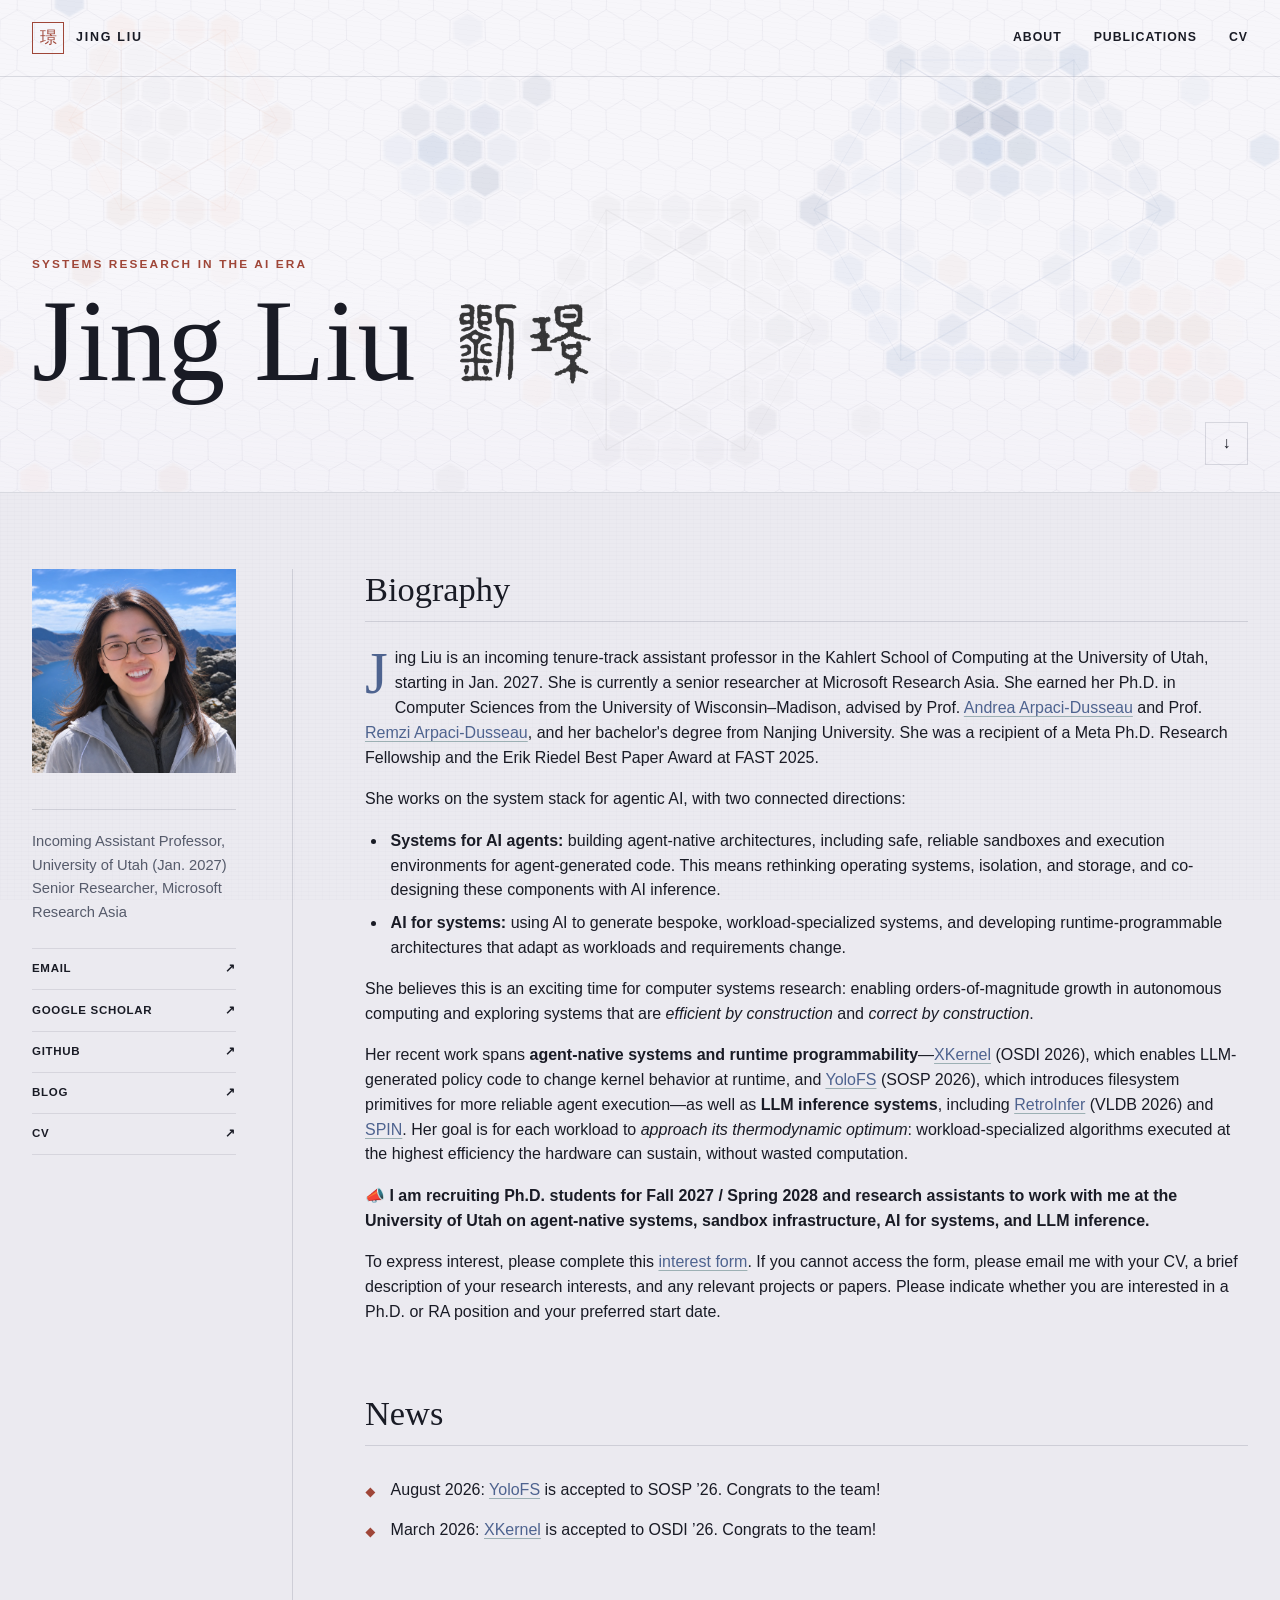
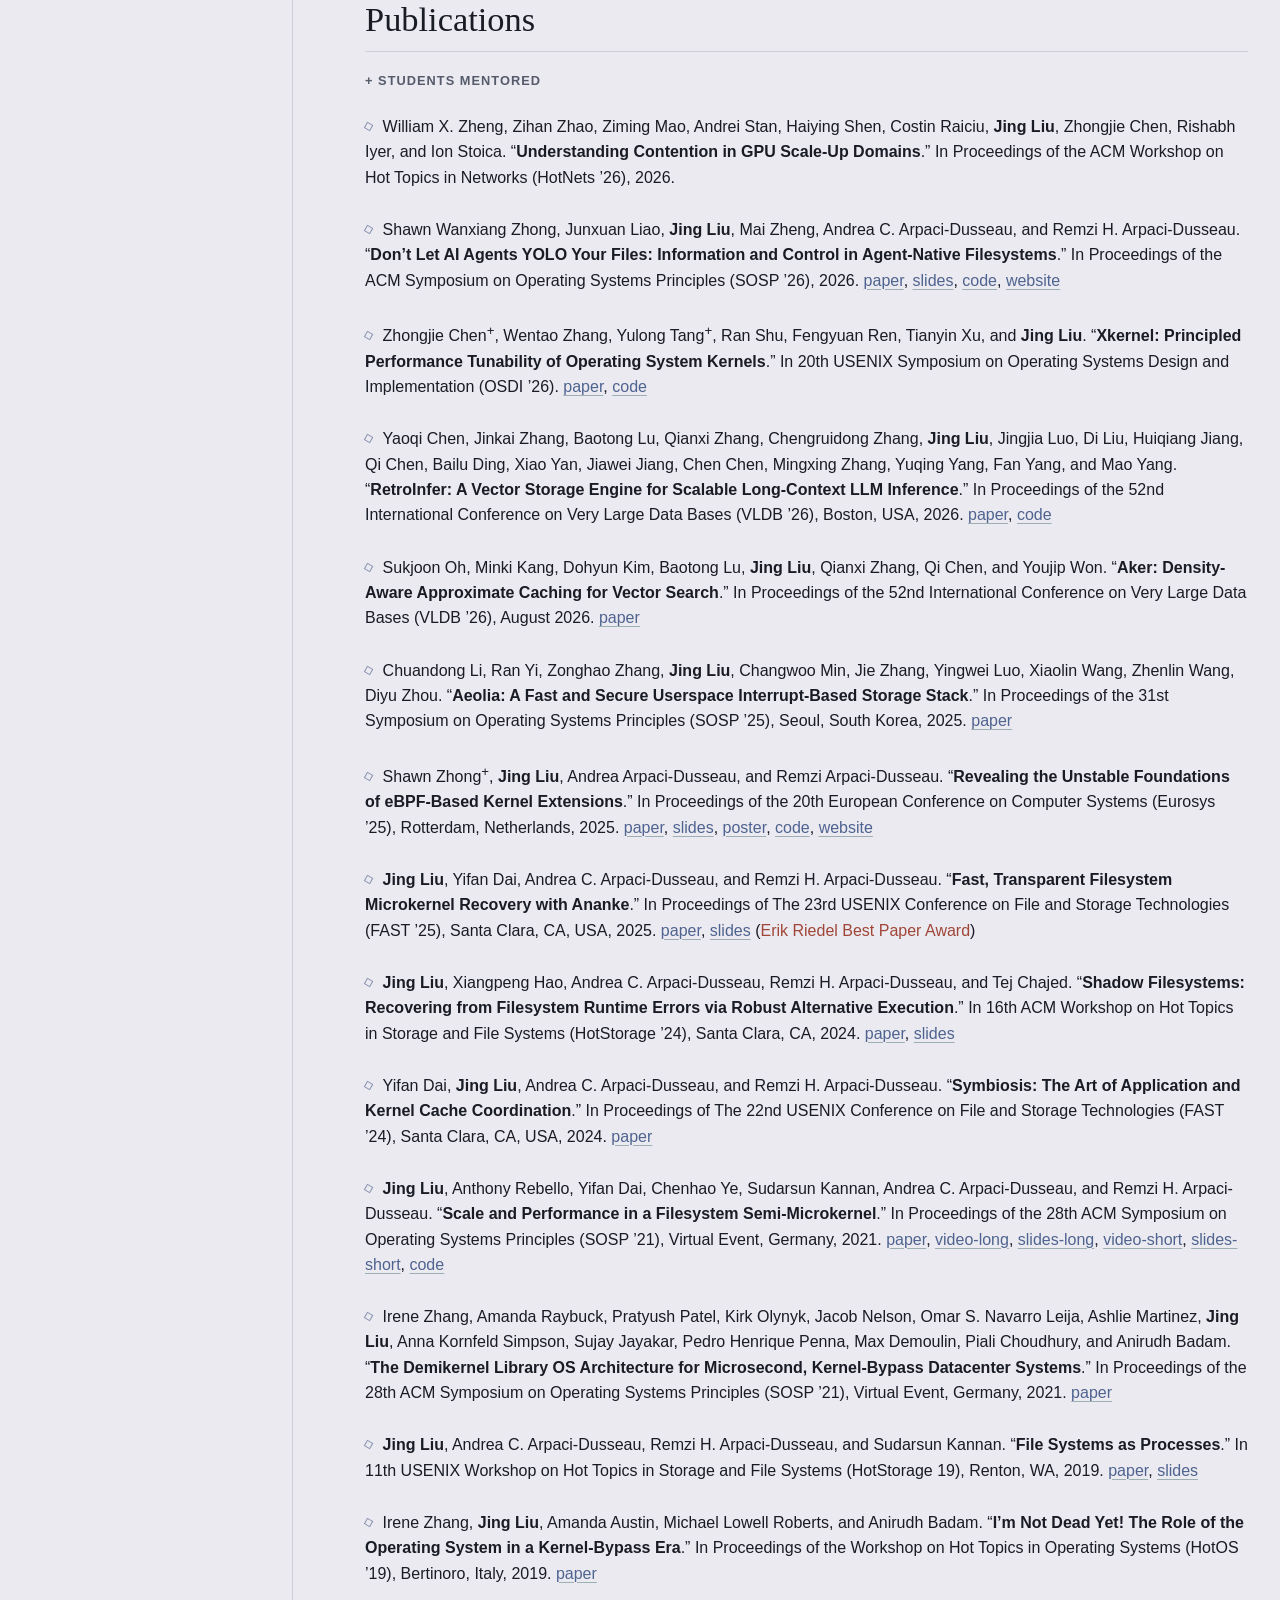
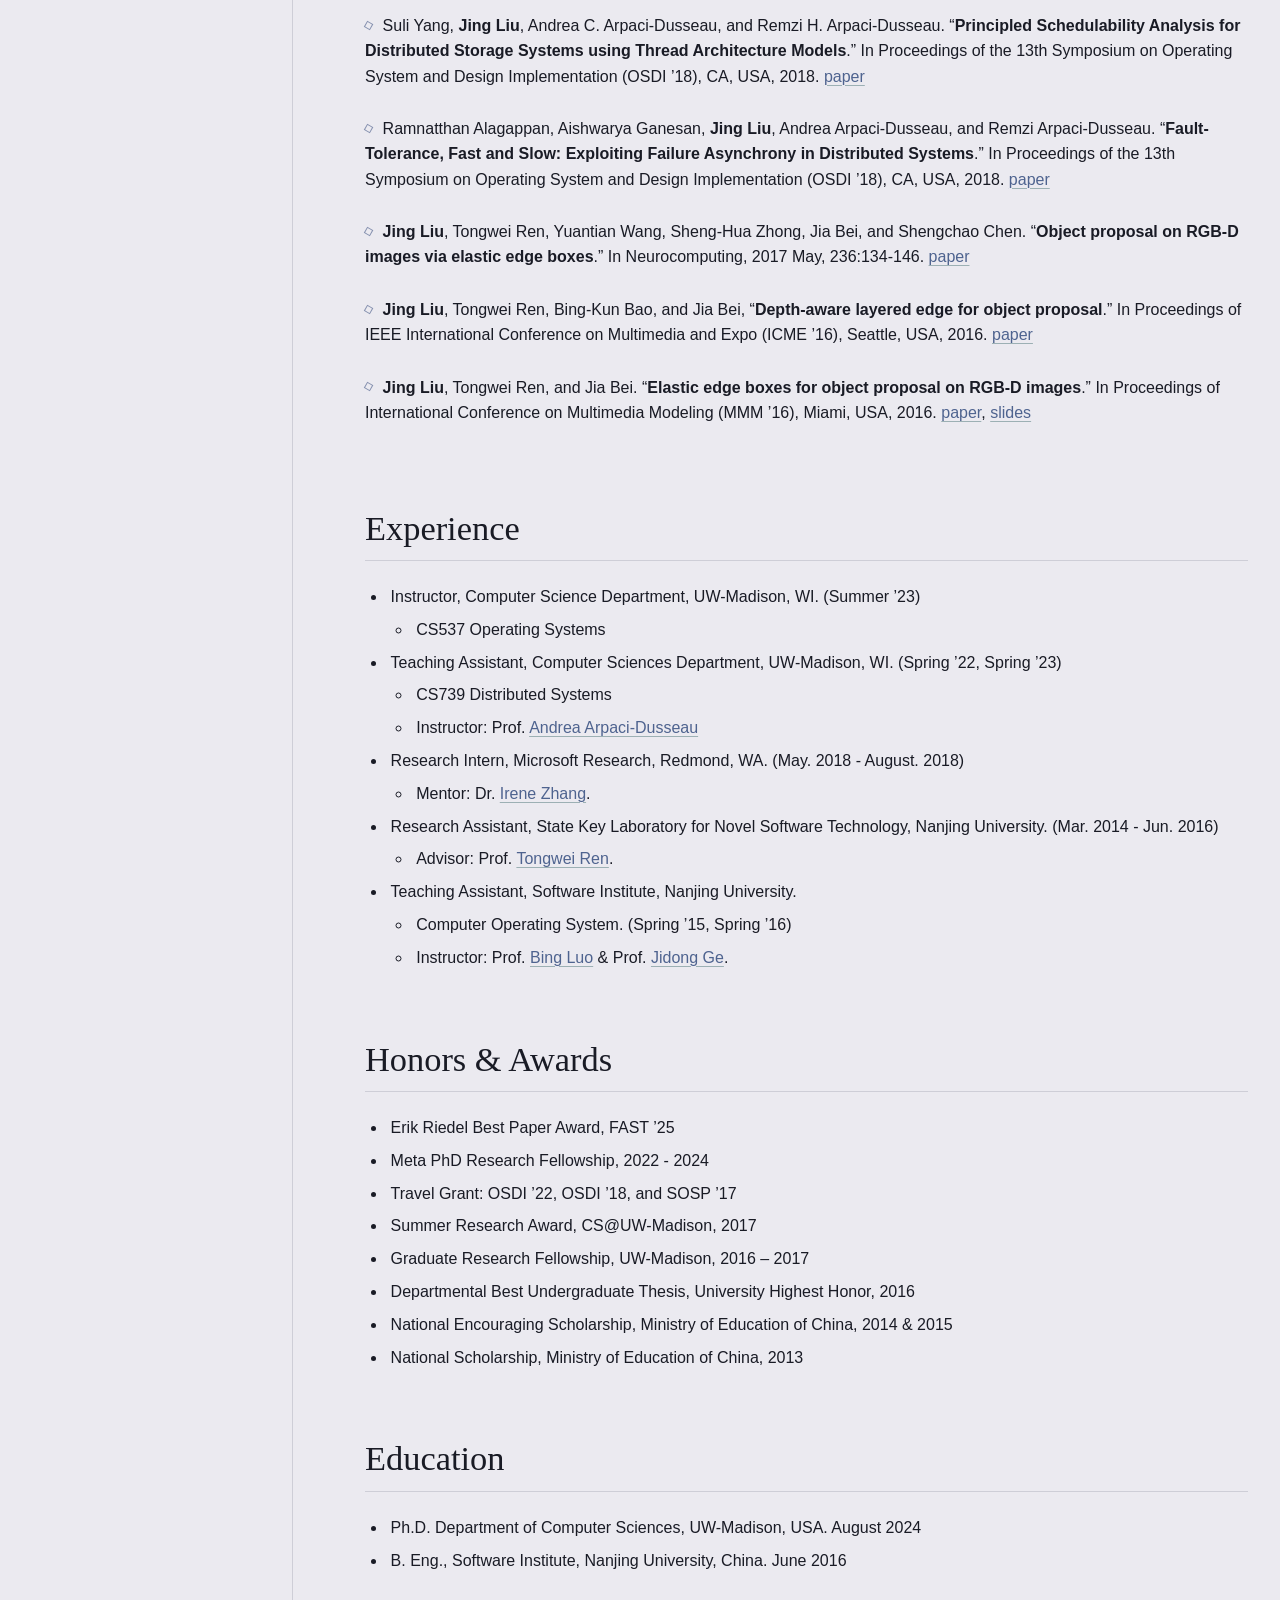
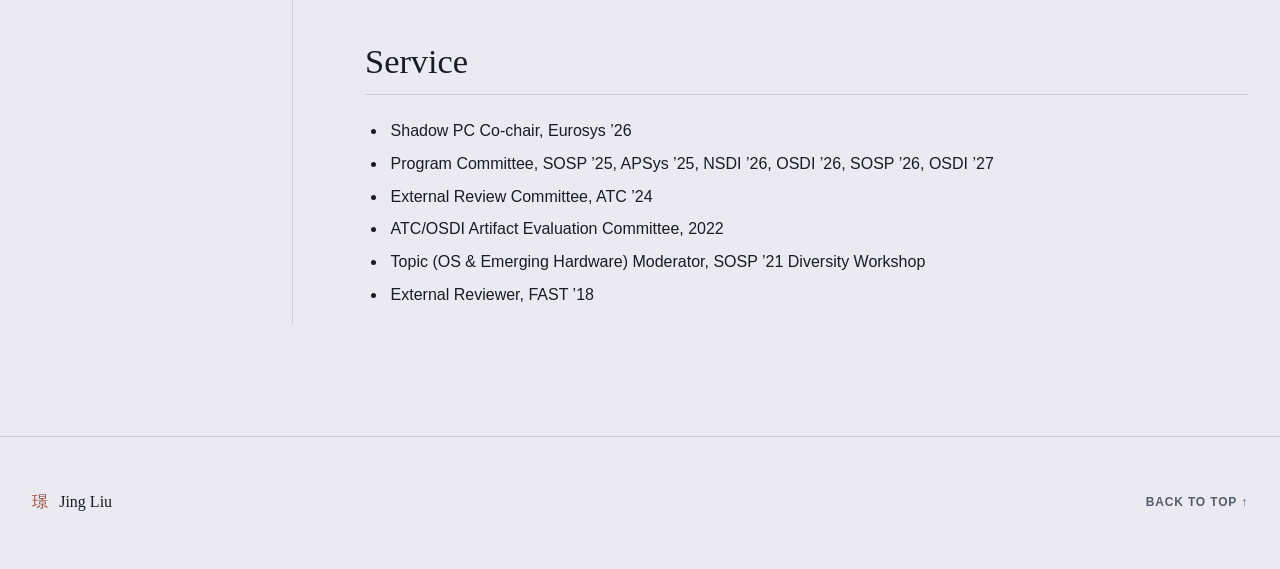
==== commit c6fb4190: "+ sync" ====
--- a/index.html
+++ b/index.html
@@ -64,7 +64,7 @@
   </aside>
   <div class="content-column">
     <h2 id="biography">Biography</h2>
-<p>Jing Liu is an incoming tenure-track assistant professor at the University of Utah, starting in Jan. 2027. She is currently a senior researcher at Microsoft Research Asia. She earned her Ph.D. in Computer Sciences from the University of Wisconsin&ndash;Madison, advised by Prof. <a href="http://www.cs.wisc.edu/~dusseau/">Andrea Arpaci-Dusseau</a> and Prof. <a href="http://www.cs.wisc.edu/~remzi/">Remzi Arpaci-Dusseau</a>, and her bachelor's degree from Nanjing University. She was a recipient of a Meta Ph.D. Research Fellowship and the Erik Riedel Best Paper Award at FAST 2025.</p>
+<p>Jing Liu is an incoming tenure-track assistant professor in the Kahlert School of Computing at the University of Utah, starting in Jan. 2027. She is currently a senior researcher at Microsoft Research Asia. She earned her Ph.D. in Computer Sciences from the University of Wisconsin&ndash;Madison, advised by Prof. <a href="http://www.cs.wisc.edu/~dusseau/">Andrea Arpaci-Dusseau</a> and Prof. <a href="http://www.cs.wisc.edu/~remzi/">Remzi Arpaci-Dusseau</a>, and her bachelor's degree from Nanjing University. She was a recipient of a Meta Ph.D. Research Fellowship and the Erik Riedel Best Paper Award at FAST 2025.</p>
 <p>She works on the system stack for agentic AI, with two connected directions:</p>
 <ul>
 <li><strong>Systems for AI agents:</strong> building agent-native architectures, including safe, reliable sandboxes and execution environments for agent-generated code. This means rethinking operating systems, isolation, and storage, and co-designing these components with AI inference.</li>
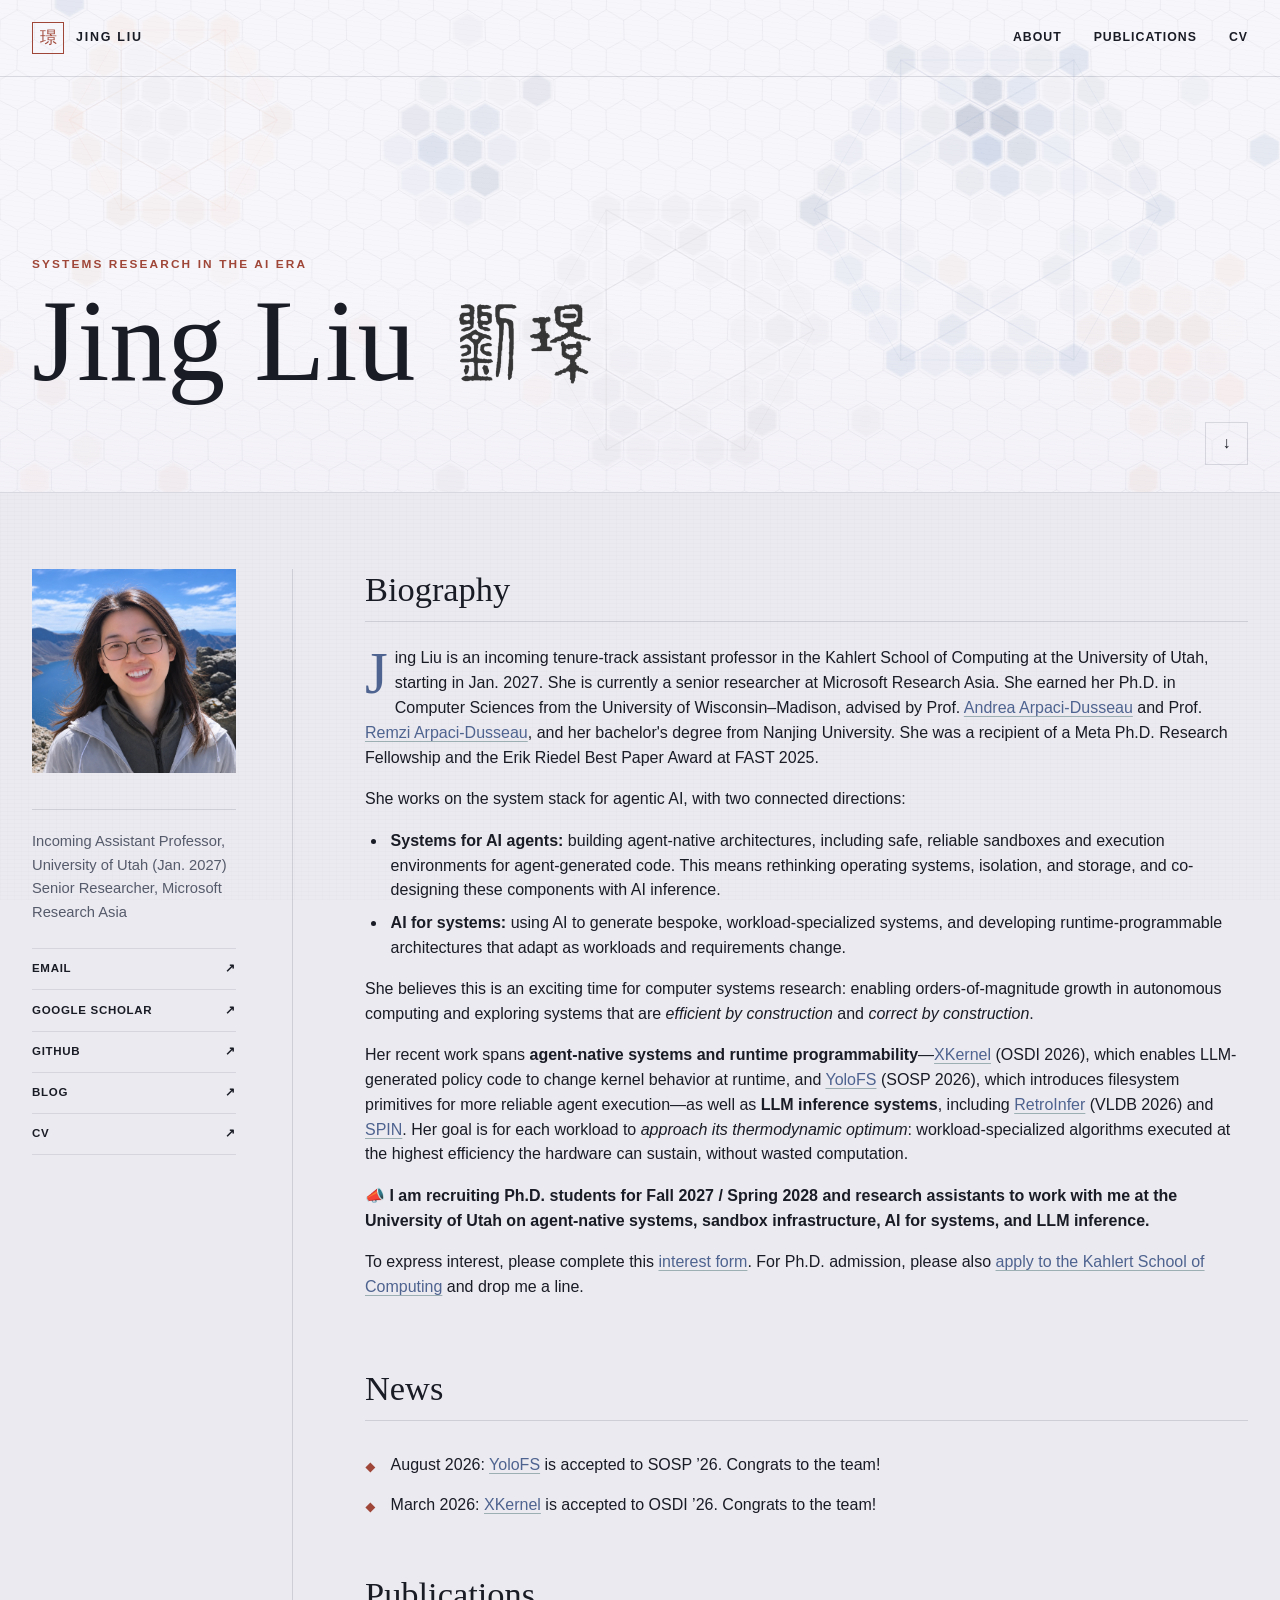
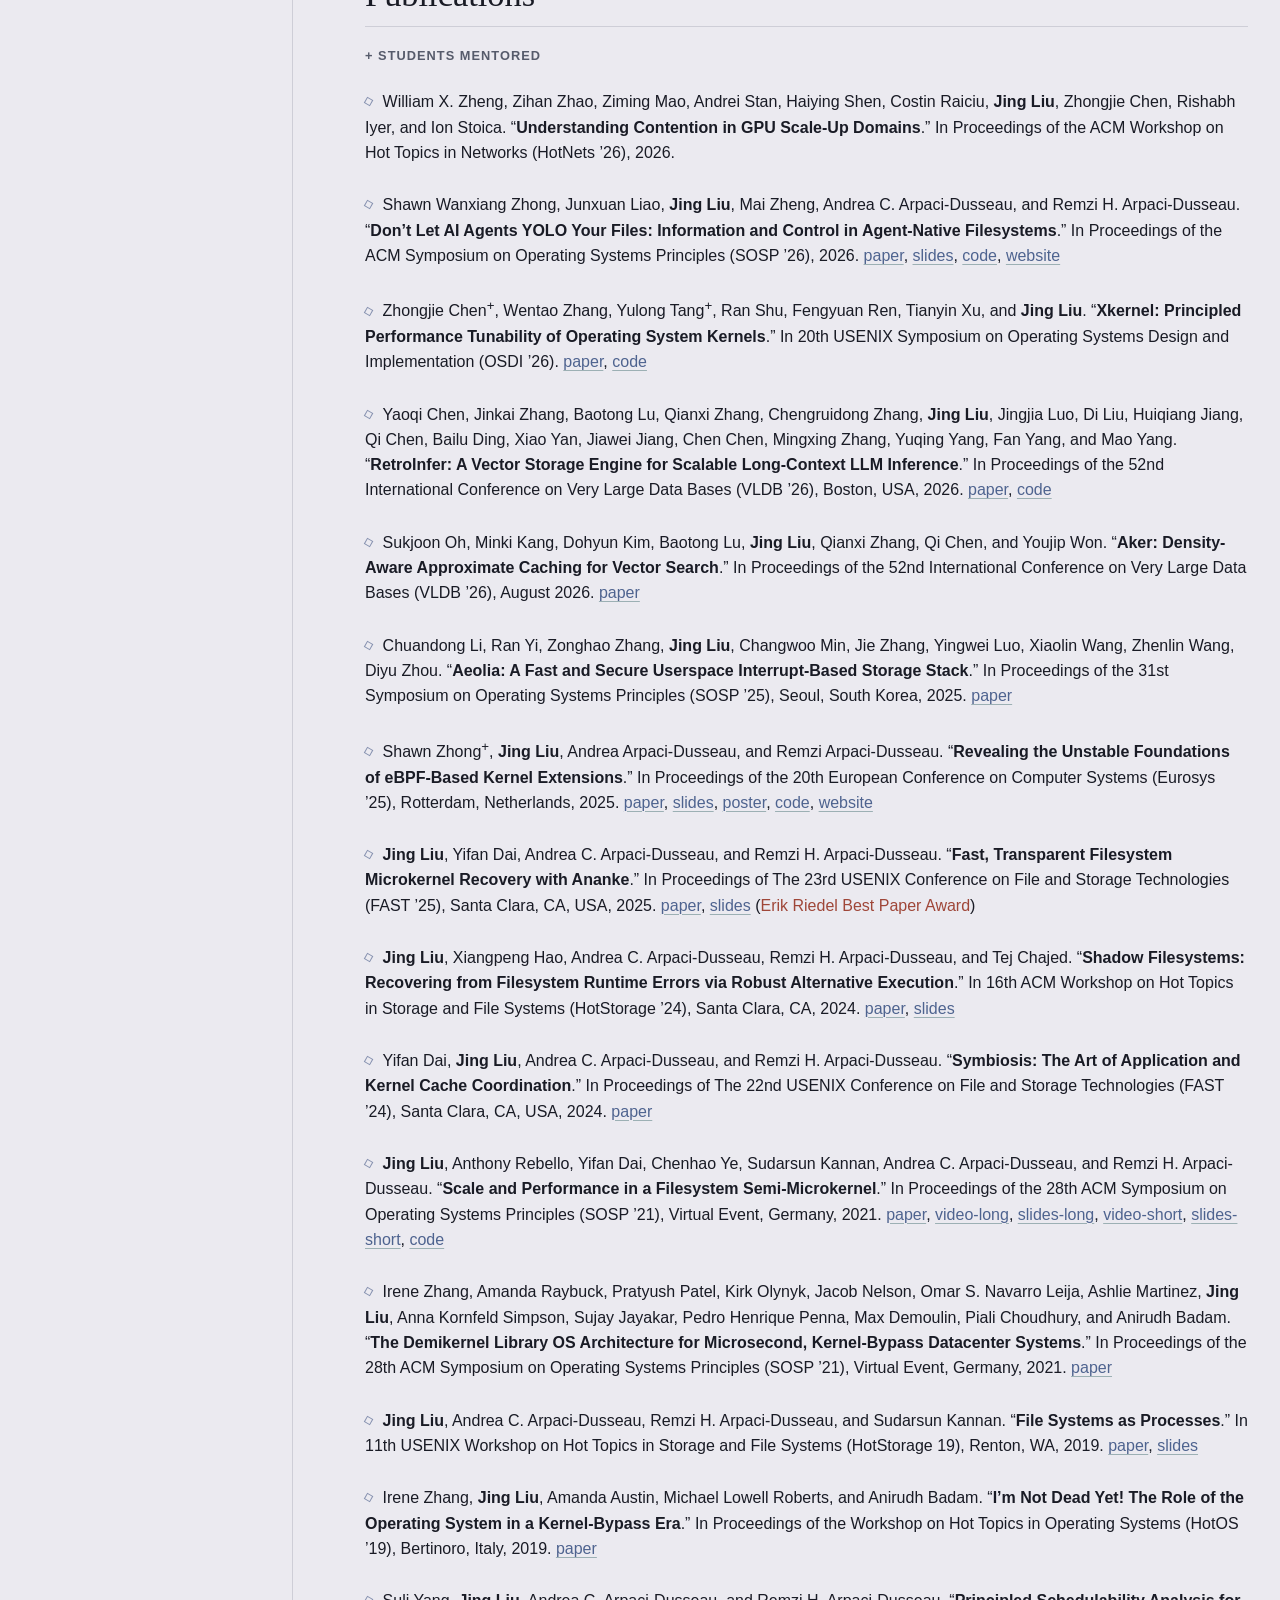
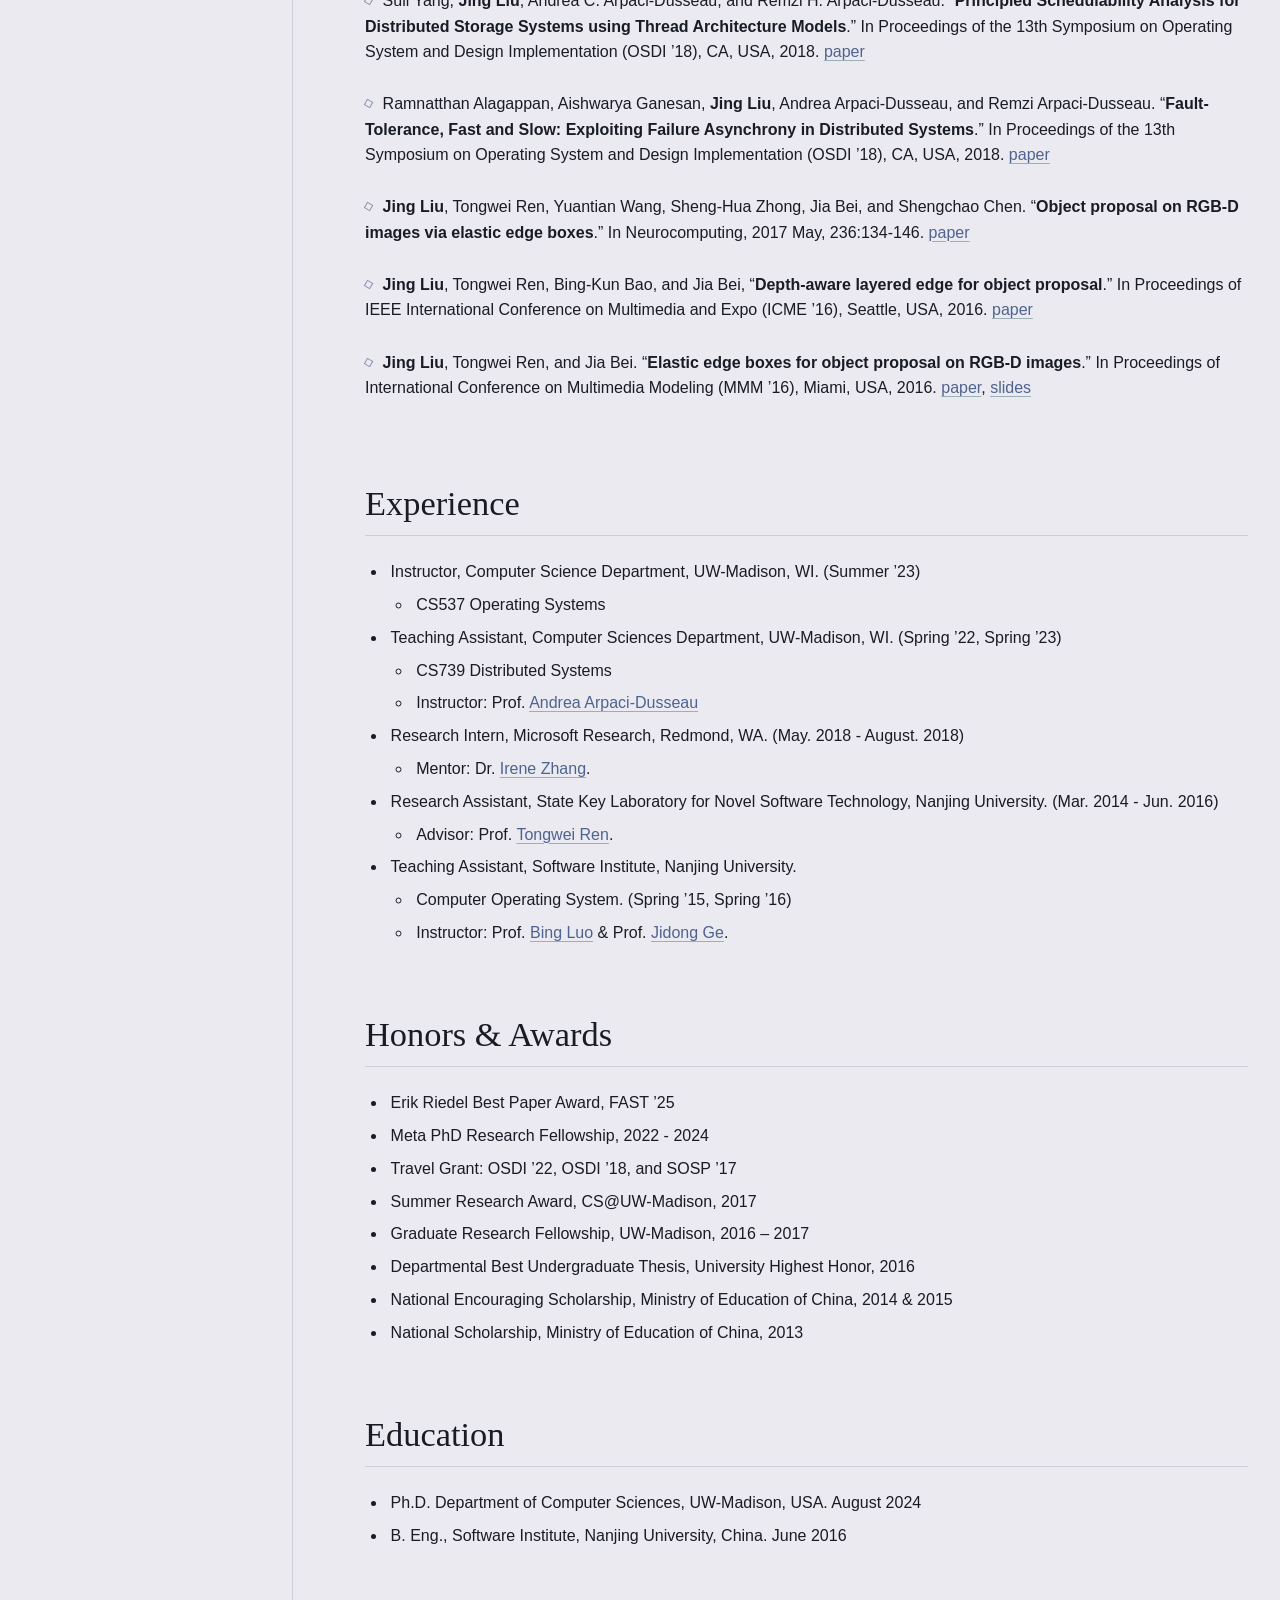
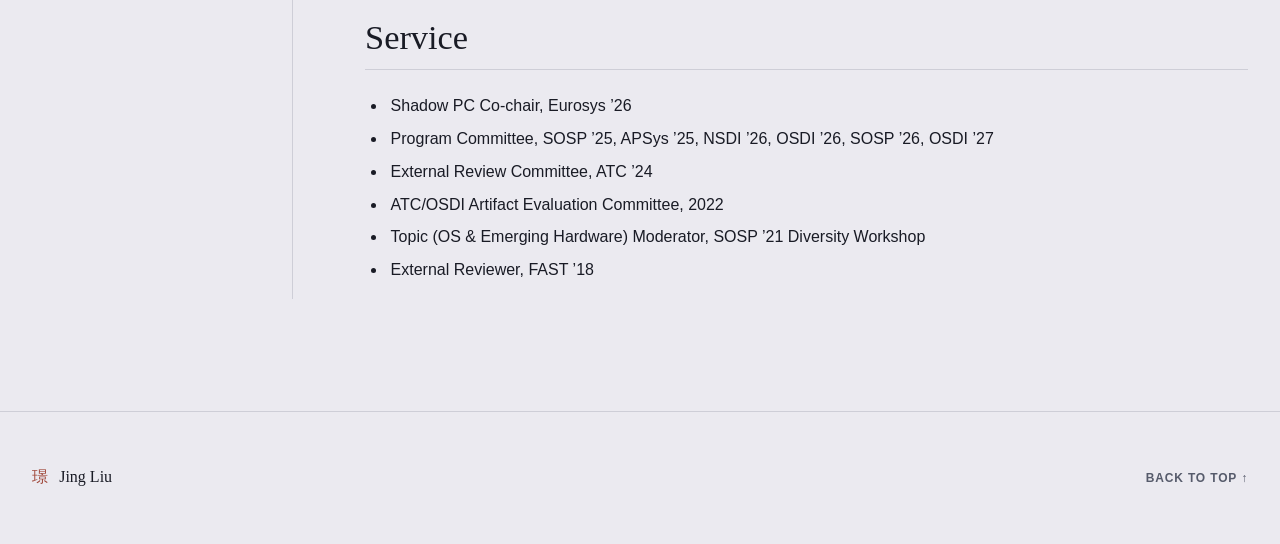
==== commit 13d46f30: "Link official PhD application from homepage recruitment section Co-authored-by: Copilot <223556219+C" ====
--- a/index.html
+++ b/index.html
@@ -73,7 +73,7 @@
 <p>She believes this is an exciting time for computer systems research: enabling orders-of-magnitude growth in autonomous computing and exploring systems that are <em>efficient by construction</em> and <em>correct by construction</em>.</p>
 <p>Her recent work spans <strong>agent-native systems and runtime programmability</strong>&mdash;<a href="https://www.usenix.org/system/files/osdi26-chen-zhongjie.pdf">XKernel</a> (OSDI 2026), which enables LLM-generated policy code to change kernel behavior at runtime, and <a href="https://yolofs.github.io/">YoloFS</a> (SOSP 2026), which introduces filesystem primitives for more reliable agent execution&mdash;as well as <strong>LLM inference systems</strong>, including <a href="https://www.vldb.org/pvldb/vol19/p1016-lu.pdf">RetroInfer</a> (VLDB 2026) and <a href="https://arxiv.org/abs/2604.26837">SPIN</a>. Her goal is for each workload to <em>approach its thermodynamic optimum</em>: workload-specialized algorithms executed at the highest efficiency the hardware can sustain, without wasted computation.</p>
 <p><strong><span aria-hidden="true">&#128227;</span> I am recruiting Ph.D. students for Fall 2027 / Spring 2028 and research assistants to work with me at the University of Utah on agent-native systems, sandbox infrastructure, AI for systems, and LLM inference.</strong></p>
-<p>To express interest, please complete this <a href="https://forms.gle/gPaRCWN9KMVXa9t5A">interest form</a>. If you cannot access the form, please email me with your CV, a brief description of your research interests, and any relevant projects or papers. Please indicate whether you are interested in a Ph.D. or RA position and your preferred start date.</p>
+<p>To express interest, please complete this <a href="https://forms.gle/gPaRCWN9KMVXa9t5A">interest form</a>. For Ph.D. admission, please also <a href="https://www.cs.utah.edu/graduate/prospective-students/admissions/graduate-application/">apply to the Kahlert School of Computing</a> and drop me a line.</p>
 <h2 id="news">News</h2>
 <ul>
 <li>August 2026: <a href="https://yolofs.github.io/">YoloFS</a> is accepted to SOSP ’26. Congrats to the team!</li>
